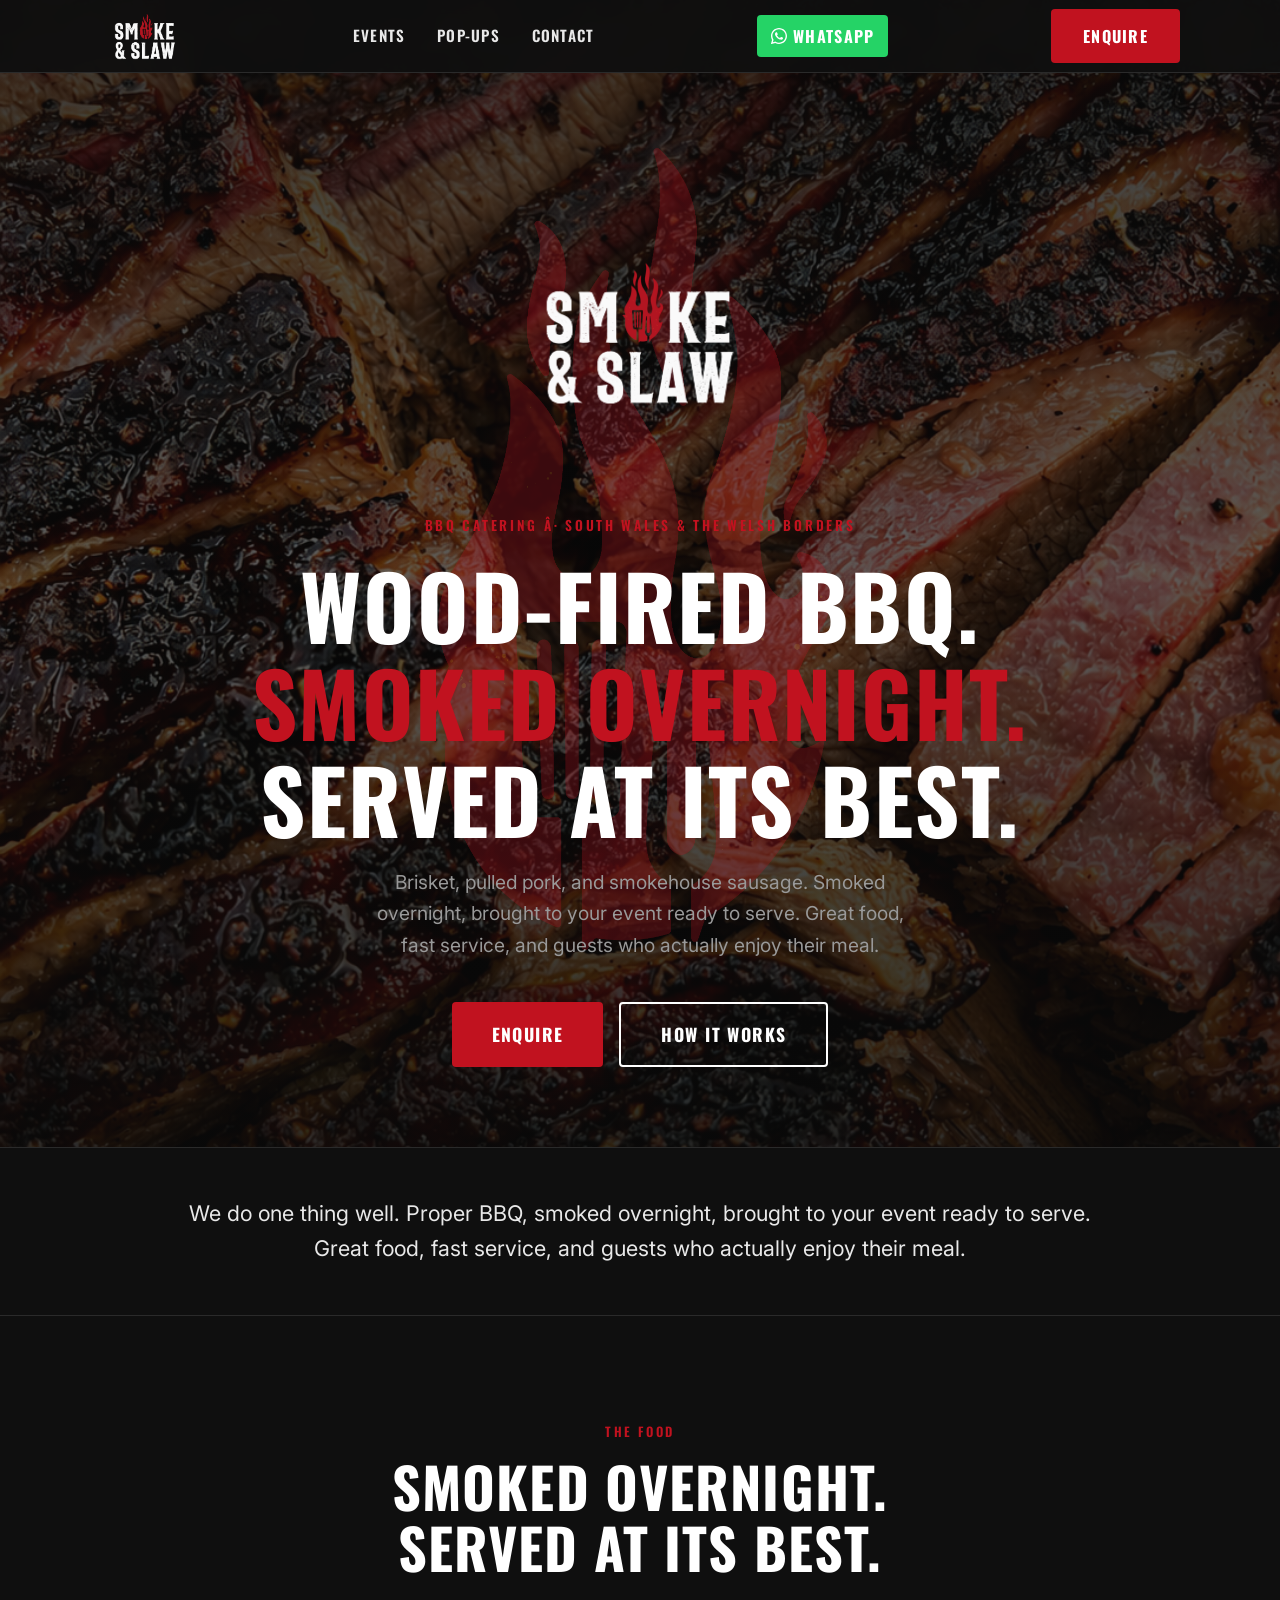
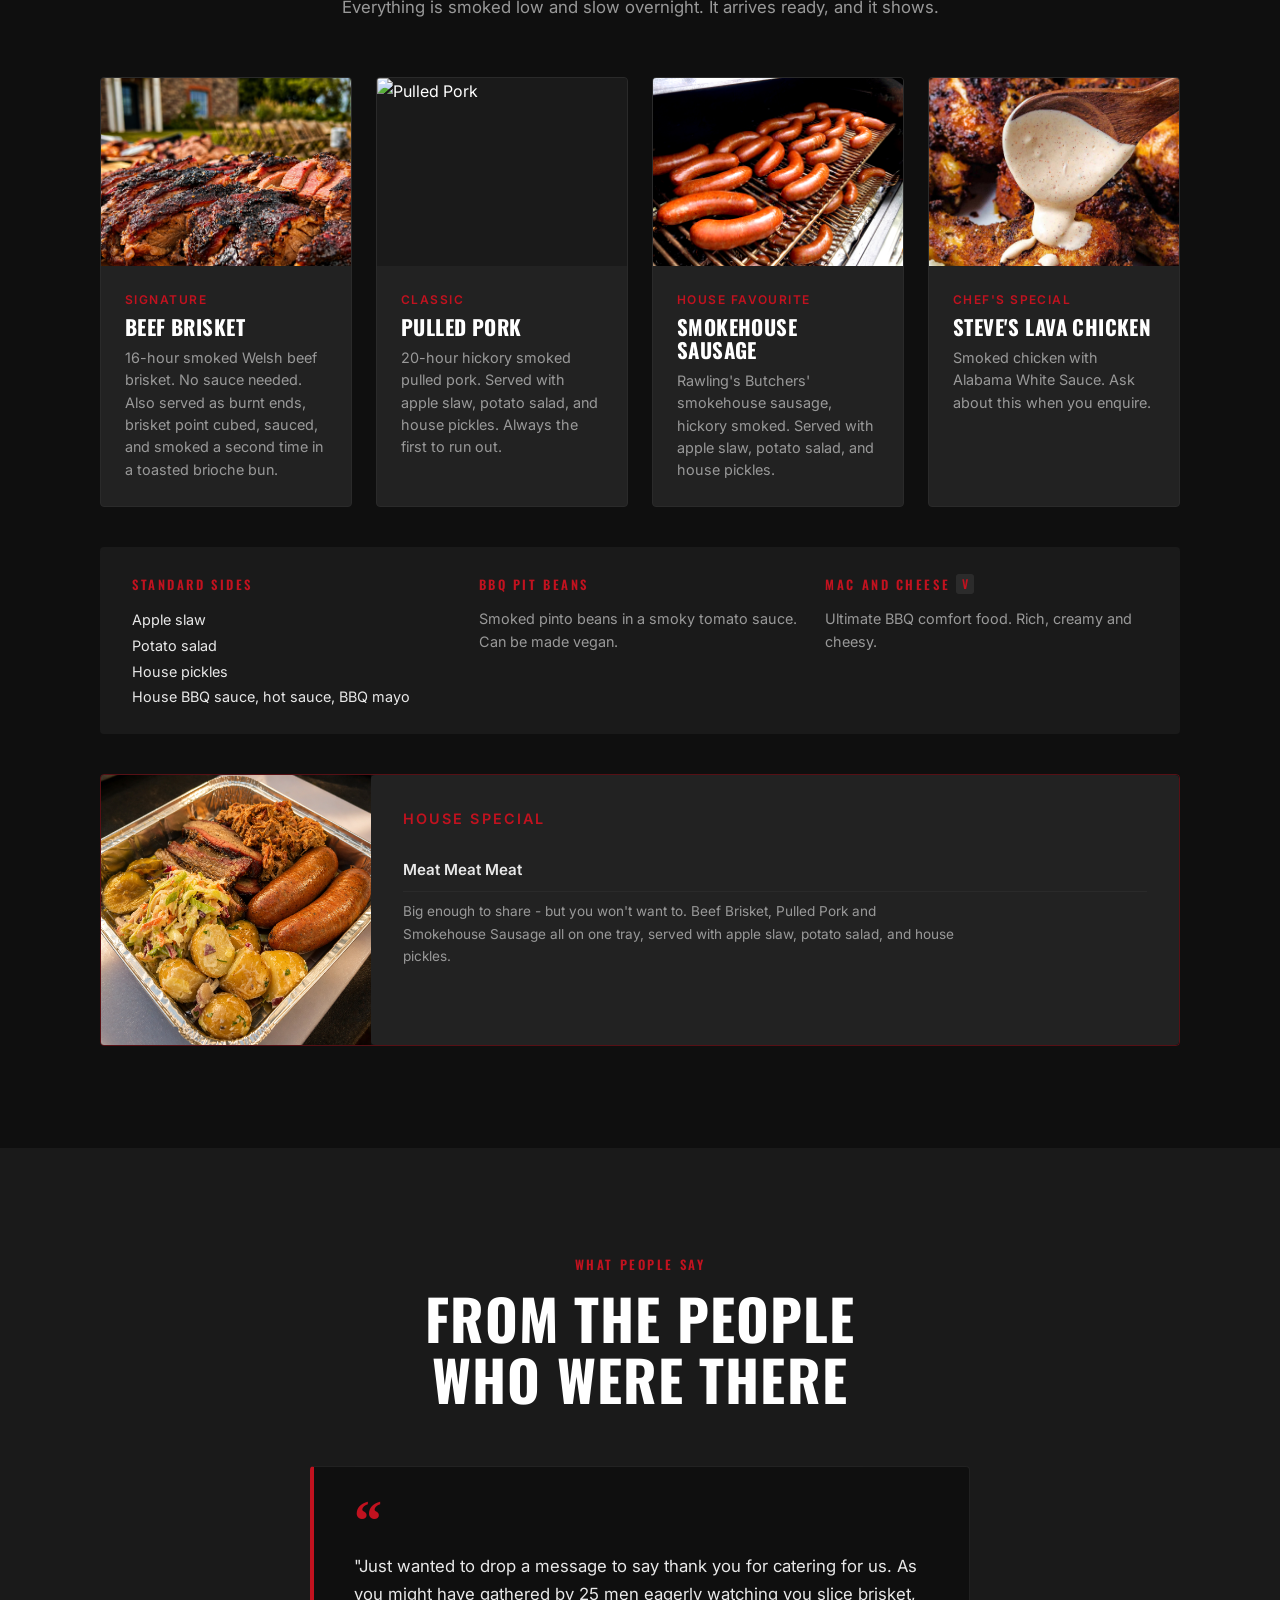
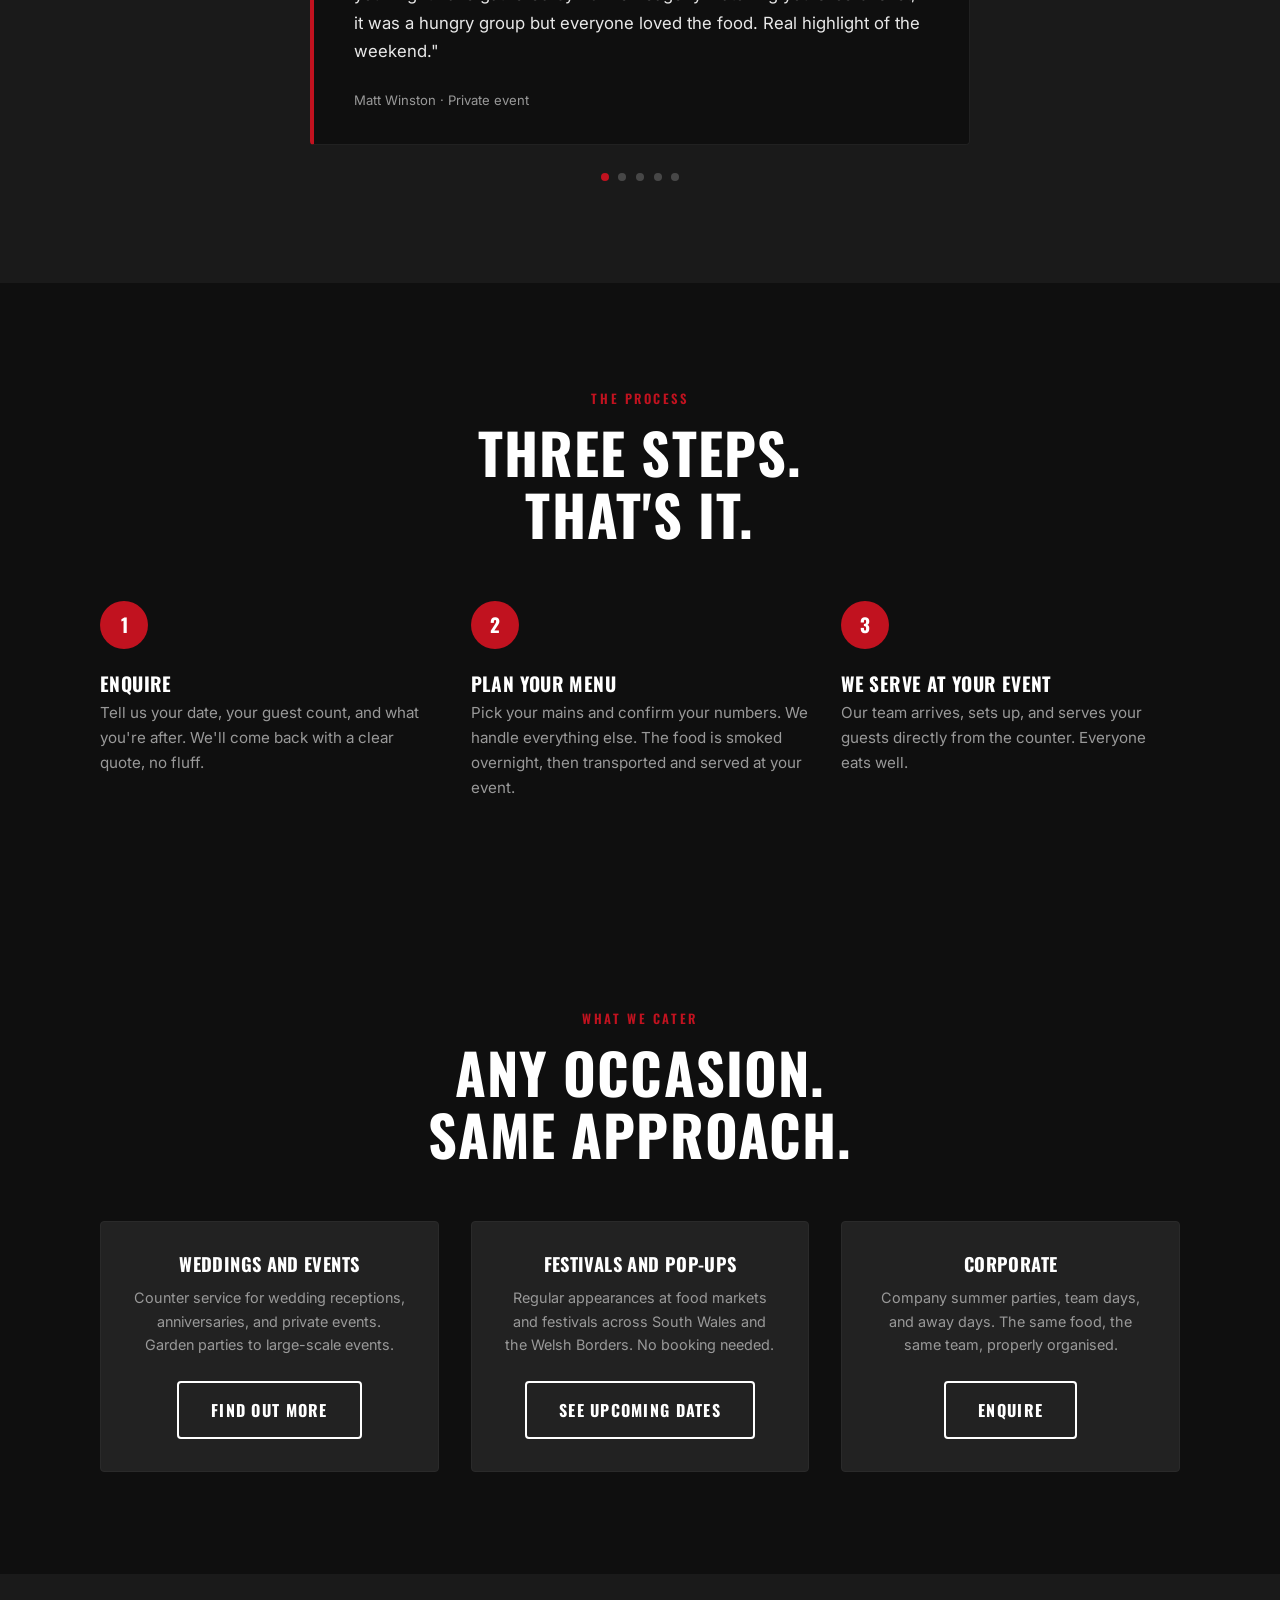
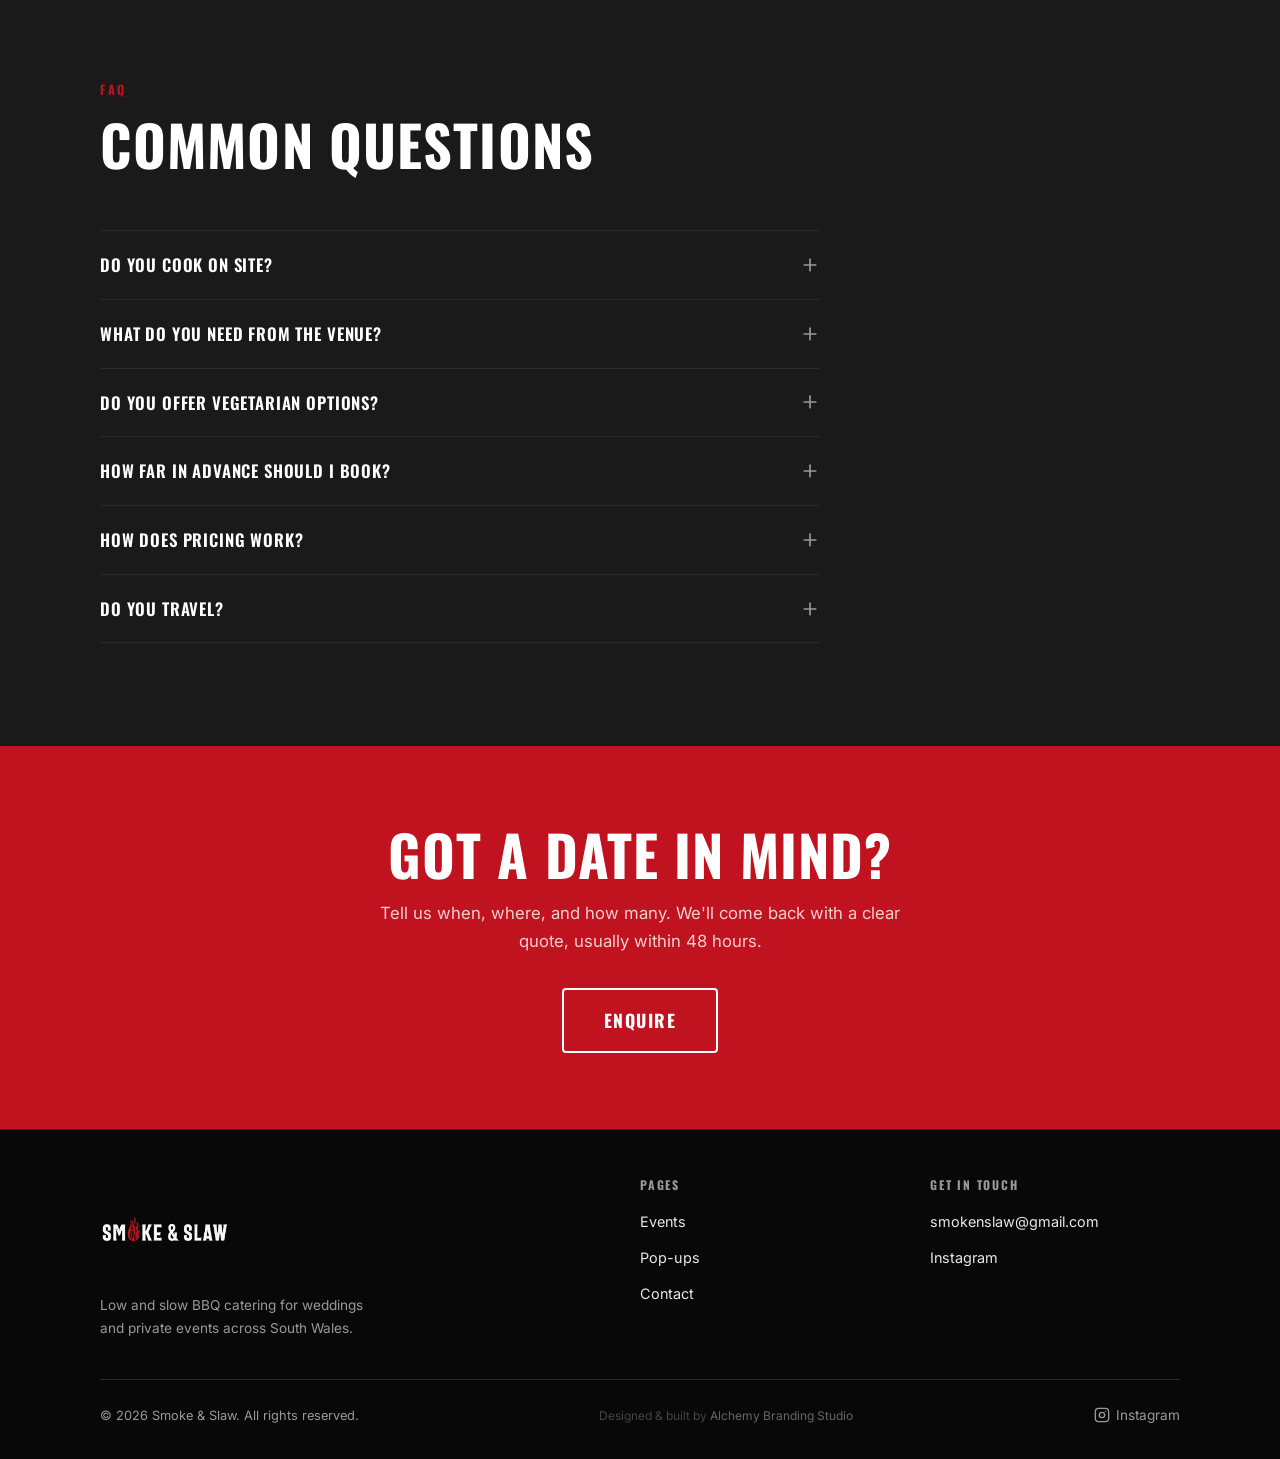
==== index.html @ 5e672b5a "SEO optimisation — OG tags, schema, sitemap, robots - Open Graph + Twitter Card tags on all 6 pages " ====
﻿<!DOCTYPE html>
<html lang="en">
<head>
  <meta charset="UTF-8" />
  <meta name="viewport" content="width=device-width, initial-scale=1.0" />
  <title>Smoke & Slaw - BBQ Catering for Weddings & Events</title>
  <meta name="description" content="Low and slow BBQ catering for weddings and private events across South Wales. Brisket, pulled pork, sausage. No fuss, proper food." />
  <link rel="icon" type="image/png" href="assets/logo-primary.png" />
  <link rel="preconnect" href="https://fonts.googleapis.com" />
  <link rel="preconnect" href="https://fonts.gstatic.com" crossorigin />
  <link href="https://fonts.googleapis.com/css2?family=Oswald:wght@600;700&family=Inter:wght@400;500;600&display=swap" rel="stylesheet" />
  <link rel="stylesheet" href="css/styles.css" />
  <link rel="canonical" href="https://smokeandslaw.co.uk/" />
  <meta property="og:type" content="website" />
  <meta property="og:site_name" content="Smoke &amp; Slaw" />
  <meta property="og:url" content="https://smokeandslaw.co.uk/" />
  <meta property="og:title" content="Smoke &amp; Slaw — BBQ Catering for Weddings &amp; Events in South Wales" />
  <meta property="og:description" content="Low and slow BBQ catering for weddings and private events across South Wales. Brisket, pulled pork, sausage. No fuss, proper food." />
  <meta property="og:image" content="https://smokeandslaw.co.uk/assets/Beef_Brisket_table.png" />
  <meta name="twitter:card" content="summary_large_image" />
  <meta name="twitter:title" content="Smoke &amp; Slaw — BBQ Catering for Weddings &amp; Events in South Wales" />
  <meta name="twitter:description" content="Low and slow BBQ catering for weddings and private events across South Wales. Brisket, pulled pork, sausage. No fuss, proper food." />
  <meta name="twitter:image" content="https://smokeandslaw.co.uk/assets/Beef_Brisket_table.png" />
  <script type="application/ld+json">
  {
    "@context": "https://schema.org",
    "@type": ["LocalBusiness", "FoodEstablishment"],
    "name": "Smoke & Slaw",
    "description": "Low and slow BBQ catering for weddings and private events across South Wales. Brisket, pulled pork, smokehouse sausage.",
    "url": "https://smokeandslaw.co.uk",
    "telephone": "+447825082994",
    "email": "smokenslaw@gmail.com",
    "servesCuisine": "BBQ",
    "priceRange": "££",
    "areaServed": "South Wales and the Welsh Borders",
    "sameAs": ["https://instagram.com/smoke_n_slaw"],
    "hasMap": "https://smokeandslaw.co.uk"
  }
  </script>
  <script type="application/ld+json">
  {
    "@context": "https://schema.org",
    "@type": "FAQPage",
    "mainEntity": [
      {
        "@type": "Question",
        "name": "Do you cook on site?",
        "acceptedAnswer": {
          "@type": "Answer",
          "text": "No. Everything is smoked overnight and brought ready to serve. The only thing we do on site is toast the buns."
        }
      },
      {
        "@type": "Question",
        "name": "What do you need from the venue?",
        "acceptedAnswer": {
          "@type": "Answer",
          "text": "Space inside or outside, plus access to electricity. We bring our own gazebo."
        }
      },
      {
        "@type": "Question",
        "name": "Do you offer vegetarian options?",
        "acceptedAnswer": {
          "@type": "Answer",
          "text": "Yes. Mac and cheese is available as a vegetarian option. For vegans, the BBQ pit beans and vegetable jambalaya are both vegan. The full sides menu, including apple slaw, potato salad, and house pickles, is also vegetarian-friendly. Flag numbers when you enquire and we'll make sure everyone is looked after."
        }
      },
      {
        "@type": "Question",
        "name": "How far in advance should I book?",
        "acceptedAnswer": {
          "@type": "Answer",
          "text": "For parties, 4 to 8 weeks ahead where possible. For weddings, at least 3 to 6 months, particularly for summer weekends."
        }
      },
      {
        "@type": "Question",
        "name": "How does pricing work?",
        "acceptedAnswer": {
          "@type": "Answer",
          "text": "Pricing is based on guest numbers and menu. You get a quick, clear quote after your enquiry. No hidden costs."
        }
      },
      {
        "@type": "Question",
        "name": "Do you travel?",
        "acceptedAnswer": {
          "@type": "Answer",
          "text": "Yes, within roughly an hour's drive of Abergavenny."
        }
      }
    ]
  }
  </script>
</head>
<body>

  <!-- HEADER -->
  <header class="site-header">
    <div class="container">
      <div class="header-inner">
        <a href="index.html" class="header-logo" aria-label="Smoke & Slaw home">
          <img src="assets/logo-primary.png" alt="Smoke & Slaw" />
        </a>

        <nav class="nav-links" aria-label="Main navigation">
          <a href="events.html">Events</a>
          <a href="popups.html">Pop-ups</a>
          <a href="contact.html">Contact</a>
        </nav>

        <a href="https://wa.me/447825082994" target="_blank" rel="noopener" class="btn nav-whatsapp" aria-label="WhatsApp us" style="display:flex;align-items:center;gap:0.4rem;padding:0.5rem 0.85rem;background:#25D366;color:#fff;border:none;"><svg width="16" height="16" viewBox="0 0 24 24" fill="currentColor" xmlns="http://www.w3.org/2000/svg"><path d="M17.472 14.382c-.297-.149-1.758-.867-2.03-.967-.273-.099-.471-.148-.67.15-.197.297-.767.966-.94 1.164-.173.199-.347.223-.644.075-.297-.15-1.255-.463-2.39-1.475-.883-.788-1.48-1.761-1.653-2.059-.173-.297-.018-.458.13-.606.134-.133.298-.347.446-.52.149-.174.198-.298.298-.497.099-.198.05-.371-.025-.52-.075-.149-.669-1.612-.916-2.207-.242-.579-.487-.5-.669-.51-.173-.008-.371-.01-.57-.01-.198 0-.52.074-.792.372-.272.297-1.04 1.016-1.04 2.479 0 1.462 1.065 2.875 1.213 3.074.149.198 2.096 3.2 5.077 4.487.709.306 1.262.489 1.694.625.712.227 1.36.195 1.871.118.571-.085 1.758-.719 2.006-1.413.248-.694.248-1.289.173-1.413-.074-.124-.272-.198-.57-.347z"/><path d="M12 0C5.373 0 0 5.373 0 12c0 2.127.558 4.126 1.532 5.862L.057 23.428a.5.5 0 00.609.61l5.703-1.49A11.943 11.943 0 0012 24c6.627 0 12-5.373 12-12S18.627 0 12 0zm0 21.938a9.928 9.928 0 01-5.036-1.368l-.361-.214-3.737.977.999-3.645-.235-.374A9.938 9.938 0 012.062 12C2.062 6.509 6.509 2.062 12 2.062S21.938 6.509 21.938 12 17.491 21.938 12 21.938z"/></svg>WhatsApp</a>
        <a href="contact.html" class="btn btn--primary nav-cta">Enquire</a>

        <button class="nav-toggle" aria-label="Open menu" aria-expanded="false">
          <span></span>
          <span></span>
          <span></span>
        </button>
      </div>
    </div>
  </header>

  <!-- MOBILE MENU -->
  <nav class="mobile-menu" aria-label="Mobile navigation">
    <a href="events.html">Events</a>
    <a href="popups.html">Pop-ups</a>
    <a href="contact.html">Contact</a>
    <a href="contact.html" class="btn btn--primary btn--lg">Enquire</a>
  </nav>

  <main>

    <!-- HERO -->
    <section class="hero">
      <img src="assets/icon.png" alt="" class="hero-icon-overlay" aria-hidden="true" />
      <div class="container">
        <div class="hero-content">
          <div class="hero-logo">
            <img src="assets/logo-primary.png" alt="Smoke & Slaw" />
          </div>
          <span class="hero-eyebrow">BBQ Catering Â· South Wales &amp; the Welsh Borders</span>
          <h1>Wood-fired BBQ.<br><em>Smoked overnight.</em><br>Served at its best.</h1>
          <p class="hero-sub">Brisket, pulled pork, and smokehouse sausage. Smoked overnight, brought to your event ready to serve. Great food, fast service, and guests who actually enjoy their meal.</p>
          <div class="hero-actions">
            <a href="contact.html" class="btn btn--primary btn--lg">Enquire</a>
            <a href="events.html" class="btn btn--outline btn--lg">How it works</a>
          </div>
        </div>
      </div>
    </section>

    <!-- INTRO STRIP -->
    <div class="intro-strip">
      <div class="container">
        <p>We do one thing well. Proper BBQ, smoked overnight, brought to your event ready to serve. Great food, fast service, and guests who actually enjoy their meal.</p>
      </div>
    </div>

    <!-- FOOD SECTION -->
    <section class="section">
      <div class="container">
        <div class="section-header section-header--center">
          <span class="section-label">The food</span>
          <h2>Smoked overnight.<br>Served at its best.</h2>
          <p>Everything is smoked low and slow overnight. It arrives ready, and it shows.</p>
        </div>

        <div class="food-grid" style="grid-template-columns: repeat(auto-fit, minmax(220px, 1fr));">

          <article class="food-card">
            <img class="food-card__img" src="assets/Beef_Brisket_table.png" alt="Beef Brisket" />
            <div class="food-card__body">
              <p class="food-card__tag">Signature</p>
              <h3 class="food-card__title">Beef Brisket</h3>
              <p class="food-card__desc">16-hour smoked Welsh beef brisket. No sauce needed. Also served as burnt ends, brisket point cubed, sauced, and smoked a second time in a toasted brioche bun.</p>
            </div>
          </article>

          <article class="food-card">
            <img class="food-card__img" src="images/traditional-barbecue-pulled-pork-slow-cooked-pulled-pork-shoulder-juicy-pork-meat-cooked-smoker.jpg" alt="Pulled Pork" />
            <div class="food-card__body">
              <p class="food-card__tag">Classic</p>
              <h3 class="food-card__title">Pulled Pork</h3>
              <p class="food-card__desc">20-hour hickory smoked pulled pork. Served with apple slaw, potato salad, and house pickles. Always the first to run out.</p>
            </div>
          </article>

          <article class="food-card">
            <img class="food-card__img" src="assets/Sausages.JPG" alt="Smokehouse Sausage" />
            <div class="food-card__body">
              <p class="food-card__tag">House favourite</p>
              <h3 class="food-card__title">Smokehouse Sausage</h3>
              <p class="food-card__desc">Rawling's Butchers' smokehouse sausage, hickory smoked. Served with apple slaw, potato salad, and house pickles.</p>
            </div>
          </article>

          <article class="food-card">
            <img class="food-card__img" src="images/lava-chicken.jpeg" alt="Steve's Lava Chicken" style="object-position:center 70%;" />
            <div class="food-card__body">
              <p class="food-card__tag">Chef's special</p>
              <h3 class="food-card__title">Steve's Lava Chicken</h3>
              <p class="food-card__desc">Smoked chicken with Alabama White Sauce. Ask about this when you enquire.</p>
            </div>
          </article>

        </div>

        <!-- SIDES -->
        <div style="margin-top:2.5rem; padding:1.5rem 2rem; background:var(--bg-alt); border-radius:4px; display:grid; grid-template-columns:repeat(auto-fit, minmax(200px, 1fr)); gap:1.5rem;">
          <div>
            <p class="section-label" style="margin-bottom:0.75rem;">Standard sides</p>
            <p style="font-size:0.9rem; color:var(--off-white); line-height:1.8;">Apple slaw<br>Potato salad<br>House pickles<br>House BBQ sauce, hot sauce, BBQ mayo</p>
          </div>
          <div>
            <p class="section-label" style="margin-bottom:0.75rem;">BBQ pit beans</p>
            <p style="font-size:0.9rem; color:var(--muted);">Smoked pinto beans in a smoky tomato sauce. Can be made vegan.</p>
          </div>
          <div>
            <p class="section-label" style="margin-bottom:0.75rem;">Mac and cheese <span style="font-size:0.75rem; background:rgba(255,255,255,0.08); padding:0.1em 0.5em; border-radius:3px; letter-spacing:0;">V</span></p>
            <p style="font-size:0.9rem; color:var(--muted);">Ultimate BBQ comfort food. Rich, creamy and cheesy.</p>
          </div>
        </div>

        <!-- HOUSE SPECIAL -->
        <div class="house-special">
          <img src="images/Meat_Meat_Meat.png" alt="Meat Meat Meat" />
          <div class="menu-section" style="border:none;">
            <p class="menu-section__label" style="color:var(--red);">House special</p>
            <div class="menu-item">
              <span class="menu-item__name" style="font-weight:600;">Meat Meat Meat</span>
            </div>
            <p style="margin-top:0.5rem; font-size:0.85rem; color:var(--muted);">Big enough to share - but you won't want to. Beef Brisket, Pulled Pork and Smokehouse Sausage all on one tray, served with apple slaw, potato salad, and house pickles.</p>
          </div>
        </div>

      </div>
    </section>

    <!-- TESTIMONIALS -->
    <section class="section section--alt">
      <div class="container">
        <div class="section-header section-header--center">
          <span class="section-label">What people say</span>
          <h2>From the people<br>who were there</h2>
        </div>

        <div class="testimonial-carousel" style="overflow:hidden; position:relative;">
          <div class="testimonial-track" style="display:flex; transition:transform 0.6s ease; will-change:transform;">

            <div style="min-width:100%; box-sizing:border-box;">
              <div style="max-width:660px; margin:0 auto; background:var(--bg); border:1px solid rgba(255,255,255,0.08); border-left:4px solid var(--red); border-radius:4px; padding:2rem 2.5rem;">
                <p style="font-size:1.05rem; color:var(--off-white); line-height:1.7; margin-bottom:1.5rem;">"Just wanted to drop a message to say thank you for catering for us. As you might have gathered by 25 men eagerly watching you slice brisket, it was a hungry group but everyone loved the food. Real highlight of the weekend."</p>
                <p style="font-size:0.82rem; color:var(--muted);">Matt Winston &middot; Private event</p>
              </div>
            </div>

            <div style="min-width:100%; box-sizing:border-box;">
              <div style="max-width:660px; margin:0 auto; background:var(--bg); border:1px solid rgba(255,255,255,0.08); border-left:4px solid var(--red); border-radius:4px; padding:2rem 2.5rem;">
                <p style="font-size:1.05rem; color:var(--off-white); line-height:1.7; margin-bottom:1.5rem;">"I drove from Cardiff to try this place out. It's honestly one of the best BBQs I've ever had and you can really tell a lot of work and passion has gone into making the food really special. Steve and Emma were also really nice and accommodating. I'll definitely be back."</p>
                <p style="font-size:0.82rem; color:var(--muted);">Steffan Cusano &middot; Pop-up customer</p>
              </div>
            </div>

            <div style="min-width:100%; box-sizing:border-box;">
              <div style="max-width:660px; margin:0 auto; background:var(--bg); border:1px solid rgba(255,255,255,0.08); border-left:4px solid var(--red); border-radius:4px; padding:2rem 2.5rem;">
                <p style="font-size:1.05rem; color:var(--off-white); line-height:1.7; margin-bottom:1.5rem;">"The best BBQ meat I've ever had. So tender and tasty, topped with perfect sides. We couldn't get enough. We'll be back, that's for sure."</p>
                <p style="font-size:0.82rem; color:var(--muted);">Astrid Roussel &middot; Pop-up customer</p>
              </div>
            </div>

            <div style="min-width:100%; box-sizing:border-box;">
              <div style="max-width:660px; margin:0 auto; background:var(--bg); border:1px solid rgba(255,255,255,0.08); border-left:4px solid var(--red); border-radius:4px; padding:2rem 2.5rem;">
                <p style="font-size:1.05rem; color:var(--off-white); line-height:1.7; margin-bottom:1.5rem;">"A really old school, homely family BBQ feel. The meat is tender, smoky, and juicy. The homemade BBQ sauce is to die for. Everything about this is amazing."</p>
                <p style="font-size:0.82rem; color:var(--muted);">Daniel Wheeler &middot; Pop-up customer</p>
              </div>
            </div>

            <div style="min-width:100%; box-sizing:border-box;">
              <div style="max-width:660px; margin:0 auto; background:var(--bg); border:1px solid rgba(255,255,255,0.08); border-left:4px solid var(--red); border-radius:4px; padding:2rem 2.5rem;">
                <p style="font-size:1.05rem; color:var(--off-white); line-height:1.7; margin-bottom:1.5rem;">"I've had two guests tell me they are still dreaming about the pork belly bites and I can't stop eating the leftover brisket. Best thing I have ever tasted."</p>
                <p style="font-size:0.82rem; color:var(--muted);">Alex &middot; Wedding</p>
              </div>
            </div>

          </div>

          <div class="testimonial-dots" style="display:flex; justify-content:center; gap:0.6rem; margin-top:1.75rem;">
            <button class="t-dot" aria-label="Testimonial 1"></button>
            <button class="t-dot" aria-label="Testimonial 2"></button>
            <button class="t-dot" aria-label="Testimonial 3"></button>
            <button class="t-dot" aria-label="Testimonial 4"></button>
            <button class="t-dot" aria-label="Testimonial 5"></button>
          </div>
        </div>

      </div>
    </section>

    <!-- HOW IT WORKS -->
    <section class="section">
      <div class="container">
        <div class="section-header section-header--center">
          <span class="section-label">The process</span>
          <h2>Three steps.<br>That's it.</h2>
        </div>

        <div class="steps">
          <div class="step">
            <div class="step__number">1</div>
            <div class="step__body">
              <h3>Enquire</h3>
              <p>Tell us your date, your guest count, and what you're after. We'll come back with a clear quote, no fluff.</p>
            </div>
          </div>

          <div class="step">
            <div class="step__number">2</div>
            <div class="step__body">
              <h3>Plan your menu</h3>
              <p>Pick your mains and confirm your numbers. We handle everything else. The food is smoked overnight, then transported and served at your event.</p>
            </div>
          </div>

          <div class="step">
            <div class="step__number">3</div>
            <div class="step__body">
              <h3>We serve at your event</h3>
              <p>Our team arrives, sets up, and serves your guests directly from the counter. Everyone eats well.</p>
            </div>
          </div>
        </div>
      </div>
    </section>

    <!-- PHOTO GRID â€” hidden until Instagram account is set up -->
    <section class="section section--alt" hidden>
      <div class="container">
        <div class="section-header section-header--center">
          <span class="section-label">See it in action</span>
          <h2>Real food.<br>Real events.</h2>
          <p>From weddings to street food markets across South Wales and the Welsh Borders.</p>
        </div>

        <div class="social-grid" style="margin-bottom: 2rem;">
          <div class="social-grid__item"><img src="images/IMG_0018.png" alt="Smoke & Slaw at an event" /></div>
          <div class="social-grid__item"><img src="images/IMG_0019.jpg" alt="Smoke & Slaw food" /></div>
          <div class="social-grid__item"><img src="images/IMG_0056.jpg" alt="Smoke & Slaw service" /></div>
          <div class="social-grid__item"><img src="images/IMG_0057.jpg" alt="Smoke & Slaw event" /></div>
          <div class="social-grid__item"><img src="images/IMG_9043.jpg" alt="Smoke & Slaw BBQ" /></div>
          <div class="social-grid__item"><img src="images/IMG_9108.jpg" alt="Smoke & Slaw food" /></div>
        </div>

        <div class="flex-center">
          <a href="https://instagram.com/smoke_n_slaw" target="_blank" rel="noopener" class="btn btn--outline">
            <svg width="16" height="16" viewBox="0 0 24 24" fill="none" stroke="currentColor" stroke-width="2" stroke-linecap="round" stroke-linejoin="round"><rect x="2" y="2" width="20" height="20" rx="5"/><circle cx="12" cy="12" r="4"/><circle cx="17.5" cy="6.5" r="1" fill="currentColor" stroke="none"/></svg>
            @smoke_n_slaw
          </a>
        </div>
      </div>
    </section>

    <!-- WHAT WE CATER -->
    <section class="section">
      <div class="container">
        <div class="section-header section-header--center">
          <span class="section-label">What we cater</span>
          <h2>Any occasion.<br>Same approach.</h2>
        </div>

        <div class="grid-3">
          <div class="menu-section" style="padding:2rem; text-align:center;">
            <h3 style="font-size:1.15rem; margin-bottom:0.75rem;">Weddings and events</h3>
            <p style="font-size:0.9rem; color:var(--muted); margin-bottom:1.5rem;">Counter service for wedding receptions, anniversaries, and private events. Garden parties to large-scale events.</p>
            <a href="events.html" class="btn btn--outline">Find out more</a>
          </div>
          <div class="menu-section" style="padding:2rem; text-align:center;">
            <h3 style="font-size:1.15rem; margin-bottom:0.75rem;">Festivals and pop-ups</h3>
            <p style="font-size:0.9rem; color:var(--muted); margin-bottom:1.5rem;">Regular appearances at food markets and festivals across South Wales and the Welsh Borders. No booking needed.</p>
            <a href="popups.html" class="btn btn--outline">See upcoming dates</a>
          </div>
          <div class="menu-section" style="padding:2rem; text-align:center;">
            <h3 style="font-size:1.15rem; margin-bottom:0.75rem;">Corporate</h3>
            <p style="font-size:0.9rem; color:var(--muted); margin-bottom:1.5rem;">Company summer parties, team days, and away days. The same food, the same team, properly organised.</p>
            <a href="contact.html" class="btn btn--outline">Enquire</a>
          </div>
        </div>
      </div>
    </section>

    <!-- FAQ -->
    <section class="section section--alt">
      <div class="container">
        <div class="section-header">
          <span class="section-label">FAQ</span>
          <h2>Common questions</h2>
        </div>

        <div class="faq-list" style="max-width:720px;">

          <div class="faq-item">
            <button class="faq-question">
              Do you cook on site?
              <svg viewBox="0 0 24 24" fill="none" stroke-width="2" stroke-linecap="round" stroke-linejoin="round"><line x1="12" y1="5" x2="12" y2="19"/><line x1="5" y1="12" x2="19" y2="12"/></svg>
            </button>
            <div class="faq-answer">
              <p>No. Everything is smoked overnight and brought ready to serve. The only thing we do on site is toast the buns.</p>
            </div>
          </div>

          <div class="faq-item">
            <button class="faq-question">
              What do you need from the venue?
              <svg viewBox="0 0 24 24" fill="none" stroke-width="2" stroke-linecap="round" stroke-linejoin="round"><line x1="12" y1="5" x2="12" y2="19"/><line x1="5" y1="12" x2="19" y2="12"/></svg>
            </button>
            <div class="faq-answer">
              <p>Space inside or outside, plus access to electricity. We bring our own gazebo.</p>
            </div>
          </div>

          <div class="faq-item">
            <button class="faq-question">
              Do you offer vegetarian options?
              <svg viewBox="0 0 24 24" fill="none" stroke-width="2" stroke-linecap="round" stroke-linejoin="round"><line x1="12" y1="5" x2="12" y2="19"/><line x1="5" y1="12" x2="19" y2="12"/></svg>
            </button>
            <div class="faq-answer">
              <p>Yes. Mac and cheese is available as a vegetarian option. For vegans, the BBQ pit beans and vegetable jambalaya are both vegan. The full sides menu, including apple slaw, potato salad, and house pickles, is also vegetarian-friendly. Flag numbers when you enquire and we'll make sure everyone is looked after.</p>
            </div>
          </div>

          <div class="faq-item">
            <button class="faq-question">
              How far in advance should I book?
              <svg viewBox="0 0 24 24" fill="none" stroke-width="2" stroke-linecap="round" stroke-linejoin="round"><line x1="12" y1="5" x2="12" y2="19"/><line x1="5" y1="12" x2="19" y2="12"/></svg>
            </button>
            <div class="faq-answer">
              <p>For parties, 4 to 8 weeks ahead where possible. For weddings, at least 3 to 6 months, particularly for summer weekends.</p>
            </div>
          </div>

          <div class="faq-item">
            <button class="faq-question">
              How does pricing work?
              <svg viewBox="0 0 24 24" fill="none" stroke-width="2" stroke-linecap="round" stroke-linejoin="round"><line x1="12" y1="5" x2="12" y2="19"/><line x1="5" y1="12" x2="19" y2="12"/></svg>
            </button>
            <div class="faq-answer">
              <p>Pricing is based on guest numbers and menu. You get a quick, clear quote after your enquiry. No hidden costs.</p>
            </div>
          </div>

          <div class="faq-item">
            <button class="faq-question">
              Do you travel?
              <svg viewBox="0 0 24 24" fill="none" stroke-width="2" stroke-linecap="round" stroke-linejoin="round"><line x1="12" y1="5" x2="12" y2="19"/><line x1="5" y1="12" x2="19" y2="12"/></svg>
            </button>
            <div class="faq-answer">
              <p>Yes, within roughly an hour's drive of Abergavenny.</p>
            </div>
          </div>

        </div>
      </div>
    </section>

    <!-- CTA BAND -->
    <section class="cta-band">
      <div class="container">
        <h2>Got a date in mind?</h2>
        <p>Tell us when, where, and how many. We'll come back with a clear quote, usually within 48 hours.</p>
        <a href="contact.html" class="btn btn--outline btn--lg">Enquire</a>
      </div>
    </section>

  </main>

  <!-- FOOTER -->
  <footer class="site-footer">
    <div class="container">
      <div class="footer-inner">
        <div class="footer-brand">
          <img src="assets/logo-secondary.png" alt="Smoke & Slaw" />
          <p>Low and slow BBQ catering for weddings and private events across South Wales.</p>
        </div>

        <nav class="footer-nav" aria-label="Footer navigation">
          <h4>Pages</h4>
          <ul>
            <li><a href="events.html">Events</a></li>
            <li><a href="popups.html">Pop-ups</a></li>
            <li><a href="contact.html">Contact</a></li>
          </ul>
        </nav>

        <div class="footer-nav">
          <h4>Get in touch</h4>
          <ul>
            <li><a href="mailto:smokenslaw@gmail.com">smokenslaw@gmail.com</a></li>
            <li>
              <a href="https://instagram.com/smoke_n_slaw" target="_blank" rel="noopener">Instagram</a>
            </li>
          </ul>
        </div>
      </div>

      <div class="footer-bottom">
        <p>&copy; 2026 Smoke &amp; Slaw. All rights reserved.</p>
        <p style="font-size:0.75rem; color:#444;">Designed &amp; built by <a href="https://alchemybranding.studio" target="_blank" rel="noopener" style="color:#666; text-decoration:none; transition:color 0.2s;" onmouseover="this.style.color='#C1121F'" onmouseout="this.style.color='#666'">Alchemy Branding Studio</a></p>
        <div class="social-links">
          <a href="https://instagram.com/smoke_n_slaw" target="_blank" rel="noopener" class="social-link">
            <svg width="16" height="16" viewBox="0 0 24 24" fill="none" stroke="currentColor" stroke-width="2" stroke-linecap="round" stroke-linejoin="round"><rect x="2" y="2" width="20" height="20" rx="5"/><circle cx="12" cy="12" r="4"/><circle cx="17.5" cy="6.5" r="1" fill="currentColor" stroke="none"/></svg>
            Instagram
          </a>
        </div>
      </div>
    </div>
  </footer>

  <script src="js/main.js"></script>
</body>
</html>
---- css/styles.css ----
/* ============================================================
   SMOKE & SLAW — Main Stylesheet
   Mobile-first, modular, semantic
   ============================================================ */

/* ------------------------------------------------------------
   1. CUSTOM PROPERTIES
   ------------------------------------------------------------ */
:root {
  --bg:         #0F0F0F;
  --bg-alt:     #1A1A1A;
  --bg-card:    #222222;
  --white:      #FFFFFF;
  --off-white:  #E8E8E8;
  --muted:      #999999;
  --red:        #C1121F;
  --red-dark:   #9A0E18;
  --red-light:  #E01428;
  --border:     #2A2A2A;

  --font-head:  'Oswald', 'Arial Narrow', Arial, sans-serif;
  --font-body:  'Inter', system-ui, -apple-system, sans-serif;

  --max-w:      1160px;
  --section-py: clamp(4rem, 8vw, 7rem);
  --radius:     4px;

  --trans: 0.2s ease;
}

/* ------------------------------------------------------------
   2. RESET & BASE
   ------------------------------------------------------------ */
*, *::before, *::after {
  box-sizing: border-box;
  margin: 0;
  padding: 0;
}

[hidden] { display: none !important; }

html {
  scroll-behavior: smooth;
  font-size: 16px;
}

body {
  background-color: var(--bg);
  color: var(--white);
  font-family: var(--font-body);
  line-height: 1.65;
  -webkit-font-smoothing: antialiased;
}

img {
  display: block;
  max-width: 100%;
  height: auto;
}

a {
  color: inherit;
  text-decoration: none;
}

ul, ol {
  list-style: none;
}

button {
  cursor: pointer;
  border: none;
  background: none;
  font: inherit;
}

input, textarea, select {
  font: inherit;
}

/* ------------------------------------------------------------
   3. TYPOGRAPHY
   ------------------------------------------------------------ */
h1, h2, h3, h4 {
  font-family: var(--font-head);
  font-weight: 700;
  text-transform: uppercase;
  letter-spacing: 0.02em;
  line-height: 1.1;
}

h1 { font-size: clamp(2.8rem, 7vw, 5.5rem); }
h2 { font-size: clamp(2rem, 5vw, 3.5rem); }
h3 { font-size: clamp(1.4rem, 3vw, 2rem); }
h4 { font-size: 1.1rem; letter-spacing: 0.08em; }

p {
  font-size: clamp(0.95rem, 2vw, 1.05rem);
  color: var(--off-white);
  max-width: 62ch;
}

.text-muted {
  color: var(--muted);
  font-size: 0.875rem;
}

.text-red    { color: var(--red); }
.text-center { text-align: center; }
.text-upper  { text-transform: uppercase; letter-spacing: 0.1em; font-size: 0.8rem; font-weight: 600; }

/* ------------------------------------------------------------
   4. LAYOUT UTILITIES
   ------------------------------------------------------------ */
.container {
  width: 100%;
  max-width: var(--max-w);
  margin-inline: auto;
  padding-inline: clamp(1rem, 5vw, 2.5rem);
}

.section {
  padding-block: var(--section-py);
}

.section--alt {
  background-color: var(--bg-alt);
}

.section--dark {
  background-color: #0A0A0A;
}

.grid-2 {
  display: grid;
  grid-template-columns: 1fr;
  gap: 2.5rem;
}

.grid-3 {
  display: grid;
  grid-template-columns: 1fr;
  gap: 2rem;
}

.grid-4 {
  display: grid;
  grid-template-columns: repeat(2, 1fr);
  gap: 1.5rem;
}

.flex-center {
  display: flex;
  align-items: center;
  justify-content: center;
}

.flex-between {
  display: flex;
  align-items: center;
  justify-content: space-between;
}

.stack {
  display: flex;
  flex-direction: column;
  gap: 1rem;
}

.stack--sm { gap: 0.5rem; }
.stack--lg { gap: 2rem; }

/* ------------------------------------------------------------
   5. BUTTONS
   ------------------------------------------------------------ */
.btn {
  display: inline-flex;
  align-items: center;
  gap: 0.5rem;
  padding: 0.85rem 2rem;
  font-family: var(--font-head);
  font-size: 1rem;
  font-weight: 700;
  text-transform: uppercase;
  letter-spacing: 0.08em;
  border-radius: var(--radius);
  transition: background var(--trans), color var(--trans), transform var(--trans);
  white-space: nowrap;
}

.btn:hover {
  transform: translateY(-1px);
}

.nav-whatsapp {
  background: #25D366;
  color: #fff;
  border: none;
}
.nav-whatsapp:hover {
  background: #1ebe5d;
  color: #fff;
}

.btn--primary {
  background: var(--red);
  color: var(--white);
}

.btn--primary:hover {
  background: var(--red-light);
}

.btn--outline {
  background: transparent;
  color: var(--white);
  border: 2px solid var(--white);
}

.btn--outline:hover {
  background: var(--white);
  color: var(--bg);
}

.btn--outline-red {
  background: transparent;
  color: var(--red);
  border: 2px solid var(--red);
}

.btn--outline-red:hover {
  background: var(--red);
  color: var(--white);
}

.btn--lg {
  padding: 1rem 2.5rem;
  font-size: 1.1rem;
}

/* ------------------------------------------------------------
   6. HEADER & NAVIGATION
   ------------------------------------------------------------ */
.site-header {
  position: fixed;
  top: 0;
  left: 0;
  right: 0;
  z-index: 100;
  background: rgba(15, 15, 15, 0.95);
  backdrop-filter: blur(8px);
  border-bottom: 1px solid var(--border);
  transition: background var(--trans);
}

.header-inner {
  display: flex;
  align-items: center;
  justify-content: space-between;
  height: 72px;
}

.header-logo img {
  height: 90px;
  width: auto;
}

.nav-links {
  display: none;
  align-items: center;
  gap: 2rem;
}

.nav-links a {
  font-family: var(--font-head);
  font-size: 0.95rem;
  font-weight: 600;
  text-transform: uppercase;
  letter-spacing: 0.08em;
  color: var(--off-white);
  transition: color var(--trans);
}

.nav-links a:hover,
.nav-links a.active {
  color: var(--white);
}

.nav-cta {
  display: none;
}

.nav-toggle {
  display: flex;
  flex-direction: column;
  gap: 5px;
  padding: 4px;
  z-index: 110;
}

.nav-toggle span {
  display: block;
  width: 24px;
  height: 2px;
  background: var(--white);
  transition: transform var(--trans), opacity var(--trans);
}

.nav-toggle.open span:nth-child(1) { transform: translateY(7px) rotate(45deg); }
.nav-toggle.open span:nth-child(2) { opacity: 0; }
.nav-toggle.open span:nth-child(3) { transform: translateY(-7px) rotate(-45deg); }

/* Mobile menu */
.mobile-menu {
  display: none;
  position: fixed;
  inset: 0;
  background: var(--bg);
  z-index: 99;
  flex-direction: column;
  align-items: center;
  justify-content: center;
  gap: 2.5rem;
}

.mobile-menu.open {
  display: flex;
}

.mobile-menu a {
  font-family: var(--font-head);
  font-size: 2rem;
  font-weight: 700;
  text-transform: uppercase;
  letter-spacing: 0.05em;
  color: var(--off-white);
  transition: color var(--trans);
}

.mobile-menu a:hover {
  color: var(--red);
}

/* ------------------------------------------------------------
   7. HERO
   ------------------------------------------------------------ */
.hero {
  min-height: 100svh;
  display: grid;
  place-items: start center;
  padding-block: 12rem 5rem;
  position: relative;
  overflow: hidden;
  background-color: var(--bg);
  background-image: url('../assets/Beef_Brisket.png');
  background-size: cover;
  background-position: center;
  background-repeat: no-repeat;
}

.hero::before {
  content: '';
  position: absolute;
  inset: 0;
  background: linear-gradient(to bottom,
    rgba(10, 10, 10, 0.80) 0%,
    rgba(10, 10, 10, 0.65) 50%,
    rgba(10, 10, 10, 0.85) 100%
  );
  pointer-events: none;
}

.hero-content {
  text-align: center;
  position: relative;
  z-index: 1;
}

.hero-eyebrow {
  display: inline-block;
  color: var(--red);
  font-family: var(--font-head);
  font-size: 0.85rem;
  font-weight: 600;
  text-transform: uppercase;
  letter-spacing: 0.2em;
  margin-bottom: 1.25rem;
}

.hero h1 {
  margin-bottom: 1.25rem;
}

.hero h1 em {
  font-style: normal;
  color: var(--red);
}

.hero-sub {
  font-size: clamp(1rem, 2.5vw, 1.2rem);
  color: var(--muted);
  max-width: 46ch;
  margin-inline: auto;
  margin-bottom: 2.5rem;
}

.hero-actions {
  display: flex;
  flex-wrap: wrap;
  gap: 1rem;
  justify-content: center;
}

.hero-icon-overlay {
  position: absolute;
  inset: 0;
  width: 100%;
  height: 100%;
  object-fit: contain;
  object-position: center;
  opacity: 0.3;
  pointer-events: none;
  z-index: 0;
}

.hero-logo {
  margin-bottom: 2.5rem;
}

.hero-logo img {
  height: clamp(160px, 30vw, 280px);
  margin-inline: auto;
}

/* ------------------------------------------------------------
   8. SECTION HEADERS
   ------------------------------------------------------------ */
.section-header {
  margin-bottom: clamp(2rem, 5vw, 3.5rem);
}

.section-header--center {
  text-align: center;
}

.section-header--center p {
  margin-inline: auto;
}

.section-label {
  display: inline-block;
  color: var(--red);
  font-family: var(--font-head);
  font-size: 0.8rem;
  font-weight: 600;
  text-transform: uppercase;
  letter-spacing: 0.2em;
  margin-bottom: 0.75rem;
}

.section-header h2 {
  margin-bottom: 1rem;
}

.section-header p {
  color: var(--muted);
  font-size: 1.05rem;
}

/* ------------------------------------------------------------
   9. INTRO / ABOUT STRIP
   ------------------------------------------------------------ */
.intro-strip {
  border-top: 1px solid var(--border);
  border-bottom: 1px solid var(--border);
  padding-block: 3rem;
}

.intro-strip p {
  font-size: clamp(1.1rem, 2.5vw, 1.35rem);
  color: var(--off-white);
  max-width: 72ch;
  margin-inline: auto;
  text-align: center;
}

/* ------------------------------------------------------------
   10. FOOD CARDS
   ------------------------------------------------------------ */
.food-grid {
  display: grid;
  grid-template-columns: 1fr;
  gap: 1.5rem;
}

.food-card {
  background: var(--bg-card);
  border: 1px solid var(--border);
  border-radius: var(--radius);
  overflow: hidden;
  transition: border-color var(--trans);
}

.food-card:hover {
  border-color: rgba(193, 18, 31, 0.4);
}

.food-card__img {
  width: 100%;
  aspect-ratio: 4/3;
  object-fit: cover;
  background: var(--bg-alt);
}

.food-card__img--placeholder {
  width: 100%;
  aspect-ratio: 4/3;
  background: var(--bg-alt);
  display: flex;
  align-items: center;
  justify-content: center;
}

.food-card__img--placeholder img {
  width: 60px;
  opacity: 0.3;
}

.food-card__body {
  padding: 1.5rem;
}

.food-card__tag {
  font-size: 0.75rem;
  font-weight: 600;
  text-transform: uppercase;
  letter-spacing: 0.12em;
  color: var(--red);
  margin-bottom: 0.4rem;
}

.food-card__title {
  font-family: var(--font-head);
  font-size: 1.3rem;
  font-weight: 700;
  text-transform: uppercase;
  margin-bottom: 0.5rem;
}

.food-card__desc {
  font-size: 0.9rem;
  color: var(--muted);
  max-width: 100%;
  line-height: 1.55;
}

.house-special {
  display: grid;
  grid-template-columns: 1fr;
  border: 1px solid rgba(193,18,31,0.4);
  border-radius: 4px;
  overflow: hidden;
  margin-top: 2.5rem;
}

.house-special img {
  width: 100%;
  aspect-ratio: 4/3;
  object-fit: cover;
  display: block;
}

@media (min-width: 640px) {
  .house-special {
    grid-template-columns: 1fr 3fr;
    align-items: stretch;
  }

  .house-special img {
    aspect-ratio: 1;
  }
}

/* ------------------------------------------------------------
   11. HOW IT WORKS
   ------------------------------------------------------------ */
.steps {
  display: grid;
  grid-template-columns: 1fr;
  gap: 2rem;
  counter-reset: steps;
}

.step {
  display: flex;
  gap: 1.5rem;
  align-items: flex-start;
}

.step__number {
  flex-shrink: 0;
  width: 48px;
  height: 48px;
  background: var(--red);
  border-radius: 50%;
  display: flex;
  align-items: center;
  justify-content: center;
  font-family: var(--font-head);
  font-size: 1.2rem;
  font-weight: 700;
  color: var(--white);
}

.step__body h3 {
  font-size: 1.2rem;
  margin-bottom: 0.4rem;
}

.step__body p {
  font-size: 0.95rem;
  color: var(--muted);
}

/* ------------------------------------------------------------
   12. SOCIAL GRID (Instagram-style)
   ------------------------------------------------------------ */
.social-grid {
  display: grid;
  grid-template-columns: repeat(2, 1fr);
  gap: 0.5rem;
}

.social-grid__item {
  aspect-ratio: 1;
  background: var(--bg-card);
  overflow: hidden;
  position: relative;
}

.social-grid__item img {
  width: 100%;
  height: 100%;
  object-fit: cover;
  transition: transform 0.4s ease;
}

.social-grid__item:hover img {
  transform: scale(1.04);
}

.social-grid__placeholder {
  width: 100%;
  height: 100%;
  background: var(--bg-alt);
  display: flex;
  align-items: center;
  justify-content: center;
}

.social-grid__placeholder img {
  width: 40px;
  opacity: 0.2;
}

/* ------------------------------------------------------------
   13. CTA BAND
   ------------------------------------------------------------ */
.cta-band {
  background: var(--red);
  padding-block: clamp(3rem, 6vw, 5rem);
  text-align: center;
}

.cta-band h2 {
  color: var(--white);
  margin-bottom: 1rem;
}

.cta-band p {
  color: rgba(255,255,255,0.8);
  margin-inline: auto;
  margin-bottom: 2rem;
  max-width: 48ch;
}

.cta-band .btn--outline {
  border-color: var(--white);
  color: var(--white);
}

.cta-band .btn--outline:hover {
  background: var(--white);
  color: var(--red);
}

/* ------------------------------------------------------------
   14. PAGE HERO (inner pages)
   ------------------------------------------------------------ */
.page-hero {
  padding-block: 8rem 4rem;
  background: var(--bg-alt);
  border-bottom: 1px solid var(--border);
  position: relative;
  overflow: hidden;
}

.page-hero::before {
  content: '';
  position: absolute;
  inset: 0;
  background: radial-gradient(ellipse 80% 100% at 0% 50%, rgba(193, 18, 31, 0.1) 0%, transparent 60%);
  pointer-events: none;
}

.page-hero__inner {
  position: relative;
  z-index: 1;
}

.page-hero h1 {
  margin-bottom: 1rem;
}

.page-hero p {
  font-size: clamp(1rem, 2.5vw, 1.15rem);
  color: var(--muted);
  max-width: 52ch;
}

/* ------------------------------------------------------------
   15. ACCORDION / FAQ
   ------------------------------------------------------------ */
.faq-list {
  display: flex;
  flex-direction: column;
  gap: 0;
  border-top: 1px solid var(--border);
}

.faq-item {
  border-bottom: 1px solid var(--border);
}

.faq-question {
  width: 100%;
  display: flex;
  align-items: center;
  justify-content: space-between;
  padding: 1.25rem 0;
  font-family: var(--font-head);
  font-size: 1.05rem;
  font-weight: 600;
  text-transform: uppercase;
  letter-spacing: 0.05em;
  color: var(--white);
  text-align: left;
  transition: color var(--trans);
}

.faq-question:hover {
  color: var(--red);
}

.faq-question svg {
  flex-shrink: 0;
  width: 20px;
  height: 20px;
  stroke: var(--muted);
  transition: transform var(--trans);
}

.faq-item.open .faq-question svg {
  transform: rotate(45deg);
}

.faq-answer {
  display: none;
  padding-bottom: 1.25rem;
  padding-right: 2rem;
}

.faq-item.open .faq-answer {
  display: block;
}

.faq-answer p {
  font-size: 0.95rem;
  color: var(--muted);
}

/* ------------------------------------------------------------
   16. MENU LIST (weddings/parties)
   ------------------------------------------------------------ */
.menu-section {
  background: var(--bg-card);
  border: 1px solid var(--border);
  border-radius: var(--radius);
  padding: 2rem;
}

.menu-section__label {
  font-size: 0.75rem;
  font-weight: 600;
  text-transform: uppercase;
  letter-spacing: 0.15em;
  color: var(--red);
  margin-bottom: 1rem;
}

.menu-section__title {
  font-family: var(--font-head);
  font-size: 1.4rem;
  font-weight: 700;
  text-transform: uppercase;
  margin-bottom: 0.6rem;
}

.menu-section p {
  font-size: 0.9rem;
  color: var(--muted);
}

.menu-divider {
  height: 1px;
  background: var(--border);
  margin-block: 1.5rem;
}

.menu-item {
  display: flex;
  justify-content: space-between;
  align-items: baseline;
  gap: 1rem;
  padding-block: 0.6rem;
  border-bottom: 1px solid var(--border);
}

.menu-item:last-child {
  border-bottom: none;
}

.menu-item__name {
  font-size: 0.95rem;
  color: var(--off-white);
}

.menu-item__detail {
  font-size: 0.8rem;
  color: var(--muted);
  white-space: nowrap;
}

/* ------------------------------------------------------------
   17. SERVICE STYLE / FEATURE LIST
   ------------------------------------------------------------ */
.feature-list {
  display: flex;
  flex-direction: column;
  gap: 1.25rem;
}

.feature-item {
  display: flex;
  gap: 1rem;
  align-items: flex-start;
}

.feature-item__icon {
  flex-shrink: 0;
  width: 10px;
  height: 10px;
  margin-top: 0.55rem;
  background: var(--red);
  border-radius: 50%;
}

.feature-item__text h4 {
  font-size: 1rem;
  margin-bottom: 0.2rem;
  text-transform: none;
  letter-spacing: 0;
}

.feature-item__text p {
  font-size: 0.9rem;
  color: var(--muted);
}

/* ------------------------------------------------------------
   18. STAT / HIGHLIGHT BAND
   ------------------------------------------------------------ */
.stat-band {
  background: var(--bg-alt);
  border-top: 1px solid var(--border);
  border-bottom: 1px solid var(--border);
  padding-block: 2.5rem;
}

.stat-band__grid {
  display: grid;
  grid-template-columns: repeat(2, 1fr);
  gap: 2rem;
  text-align: center;
}

.stat__value {
  font-family: var(--font-head);
  font-size: clamp(2rem, 5vw, 3rem);
  font-weight: 700;
  color: var(--red);
  line-height: 1;
  margin-bottom: 0.3rem;
}

.stat__label {
  font-size: 0.85rem;
  color: var(--muted);
  text-transform: uppercase;
  letter-spacing: 0.1em;
}

/* ------------------------------------------------------------
   19. POP-UPS / EVENTS
   ------------------------------------------------------------ */
.event-card {
  background: var(--bg-card);
  border: 1px solid var(--border);
  border-radius: var(--radius);
  padding: 1.75rem;
  display: flex;
  gap: 1.5rem;
  align-items: flex-start;
  transition: border-color var(--trans);
}

.event-card:hover {
  border-color: rgba(193, 18, 31, 0.4);
}

.event-card__date {
  flex-shrink: 0;
  text-align: center;
  background: var(--red);
  border-radius: var(--radius);
  padding: 0.75rem 1rem;
  min-width: 64px;
}

.event-card__date-day {
  font-family: var(--font-head);
  font-size: 1.8rem;
  font-weight: 700;
  line-height: 1;
  color: var(--white);
}

.event-card__date-month {
  font-size: 0.7rem;
  font-weight: 600;
  text-transform: uppercase;
  letter-spacing: 0.1em;
  color: rgba(255,255,255,0.75);
}

.event-card__body h3 {
  font-size: 1.2rem;
  margin-bottom: 0.3rem;
}

.event-card__meta {
  font-size: 0.85rem;
  color: var(--muted);
  margin-bottom: 0.5rem;
}

/* ------------------------------------------------------------
   20. CONTACT FORM
   ------------------------------------------------------------ */
.form-group {
  display: flex;
  flex-direction: column;
  gap: 0.4rem;
}

.form-label {
  font-family: var(--font-head);
  font-size: 0.8rem;
  font-weight: 600;
  text-transform: uppercase;
  letter-spacing: 0.1em;
  color: var(--muted);
}

.form-input,
.form-select,
.form-textarea {
  background: var(--bg-card);
  border: 1px solid var(--border);
  border-radius: var(--radius);
  padding: 0.8rem 1rem;
  color: var(--white);
  font-size: 0.95rem;
  transition: border-color var(--trans);
  width: 100%;
  appearance: none;
}

.form-input:focus,
.form-select:focus,
.form-textarea:focus {
  outline: none;
  border-color: var(--red);
}

.form-select {
  background-image: url("data:image/svg+xml,%3Csvg xmlns='http://www.w3.org/2000/svg' width='12' height='12' viewBox='0 0 12 12'%3E%3Cpath fill='%23999' d='M6 8L1 3h10z'/%3E%3C/svg%3E");
  background-repeat: no-repeat;
  background-position: right 1rem center;
  padding-right: 2.5rem;
  cursor: pointer;
}

.form-select option {
  background: var(--bg-card);
  color: var(--white);
}

.form-textarea {
  resize: vertical;
  min-height: 120px;
}

.form-grid {
  display: grid;
  grid-template-columns: 1fr;
  gap: 1.25rem;
}

/* ------------------------------------------------------------
   21. FOOTER
   ------------------------------------------------------------ */
.site-footer {
  background: #080808;
  border-top: 1px solid var(--border);
  padding-block: 3rem 2rem;
}

.footer-inner {
  display: grid;
  grid-template-columns: 1fr;
  gap: 2.5rem;
  margin-bottom: 2.5rem;
}

.footer-brand img {
  height: 160px;
  margin-top: -30px;
  margin-bottom: calc(1rem - 30px);
  margin-left: -15px;
}

.footer-brand p {
  font-size: 0.85rem;
  color: var(--muted);
  max-width: 30ch;
}

.footer-nav h4 {
  font-size: 0.75rem;
  font-weight: 700;
  text-transform: uppercase;
  letter-spacing: 0.15em;
  color: var(--muted);
  margin-bottom: 1rem;
}

.footer-nav ul {
  display: flex;
  flex-direction: column;
  gap: 0.6rem;
}

.footer-nav a {
  font-size: 0.9rem;
  color: var(--off-white);
  transition: color var(--trans);
}

.footer-nav a:hover {
  color: var(--red);
}

.footer-bottom {
  border-top: 1px solid var(--border);
  padding-top: 1.5rem;
  display: flex;
  flex-direction: column;
  gap: 0.75rem;
  align-items: flex-start;
}

.footer-bottom p {
  font-size: 0.8rem;
  color: var(--muted);
}

.social-links {
  display: flex;
  gap: 1rem;
}

.social-link {
  display: flex;
  align-items: center;
  gap: 0.4rem;
  font-size: 0.85rem;
  color: var(--muted);
  transition: color var(--trans);
}

.social-link:hover {
  color: var(--white);
}

/* ------------------------------------------------------------
   22. INLINE ICON
   ------------------------------------------------------------ */
.icon-sm {
  width: 16px;
  height: 16px;
  display: inline-block;
  vertical-align: middle;
}

/* ------------------------------------------------------------
   23. DIVIDER
   ------------------------------------------------------------ */
.divider {
  height: 1px;
  background: var(--border);
  margin-block: 2rem;
}

/* ------------------------------------------------------------
   24. PILL / TAG
   ------------------------------------------------------------ */
.pill {
  display: inline-block;
  background: rgba(193, 18, 31, 0.15);
  color: var(--red);
  border: 1px solid rgba(193, 18, 31, 0.3);
  border-radius: 100px;
  padding: 0.25rem 0.75rem;
  font-size: 0.75rem;
  font-weight: 600;
  text-transform: uppercase;
  letter-spacing: 0.1em;
}

/* ------------------------------------------------------------
   25. RESPONSIVE — TABLET (640px+)
   ------------------------------------------------------------ */
@media (min-width: 640px) {
  .grid-3 {
    grid-template-columns: repeat(2, 1fr);
  }

  .food-grid {
    grid-template-columns: repeat(2, 1fr);
  }

  .social-grid {
    grid-template-columns: repeat(3, 1fr);
  }

  .stat-band__grid {
    grid-template-columns: repeat(4, 1fr);
  }

  .form-grid {
    grid-template-columns: 1fr 1fr;
  }

  .footer-inner {
    grid-template-columns: repeat(2, 1fr);
  }

  .footer-bottom {
    flex-direction: row;
    justify-content: space-between;
    align-items: center;
  }
}

/* ------------------------------------------------------------
   26. RESPONSIVE — DESKTOP (900px+)
   ------------------------------------------------------------ */
@media (min-width: 900px) {
  .nav-links {
    display: flex;
  }

  .nav-cta {
    display: inline-flex;
  }

  .nav-toggle {
    display: none;
  }

  .grid-2 {
    grid-template-columns: 1fr 1fr;
  }

  .grid-3 {
    grid-template-columns: repeat(3, 1fr);
  }

  .grid-4 {
    grid-template-columns: repeat(4, 1fr);
  }

  .food-grid {
    grid-template-columns: repeat(3, 1fr);
  }

  .steps {
    grid-template-columns: repeat(3, 1fr);
  }

  .step {
    flex-direction: column;
    align-items: flex-start;
  }

  .social-grid {
    grid-template-columns: repeat(6, 1fr);
  }

  .footer-inner {
    grid-template-columns: 2fr 1fr 1fr;
  }
}
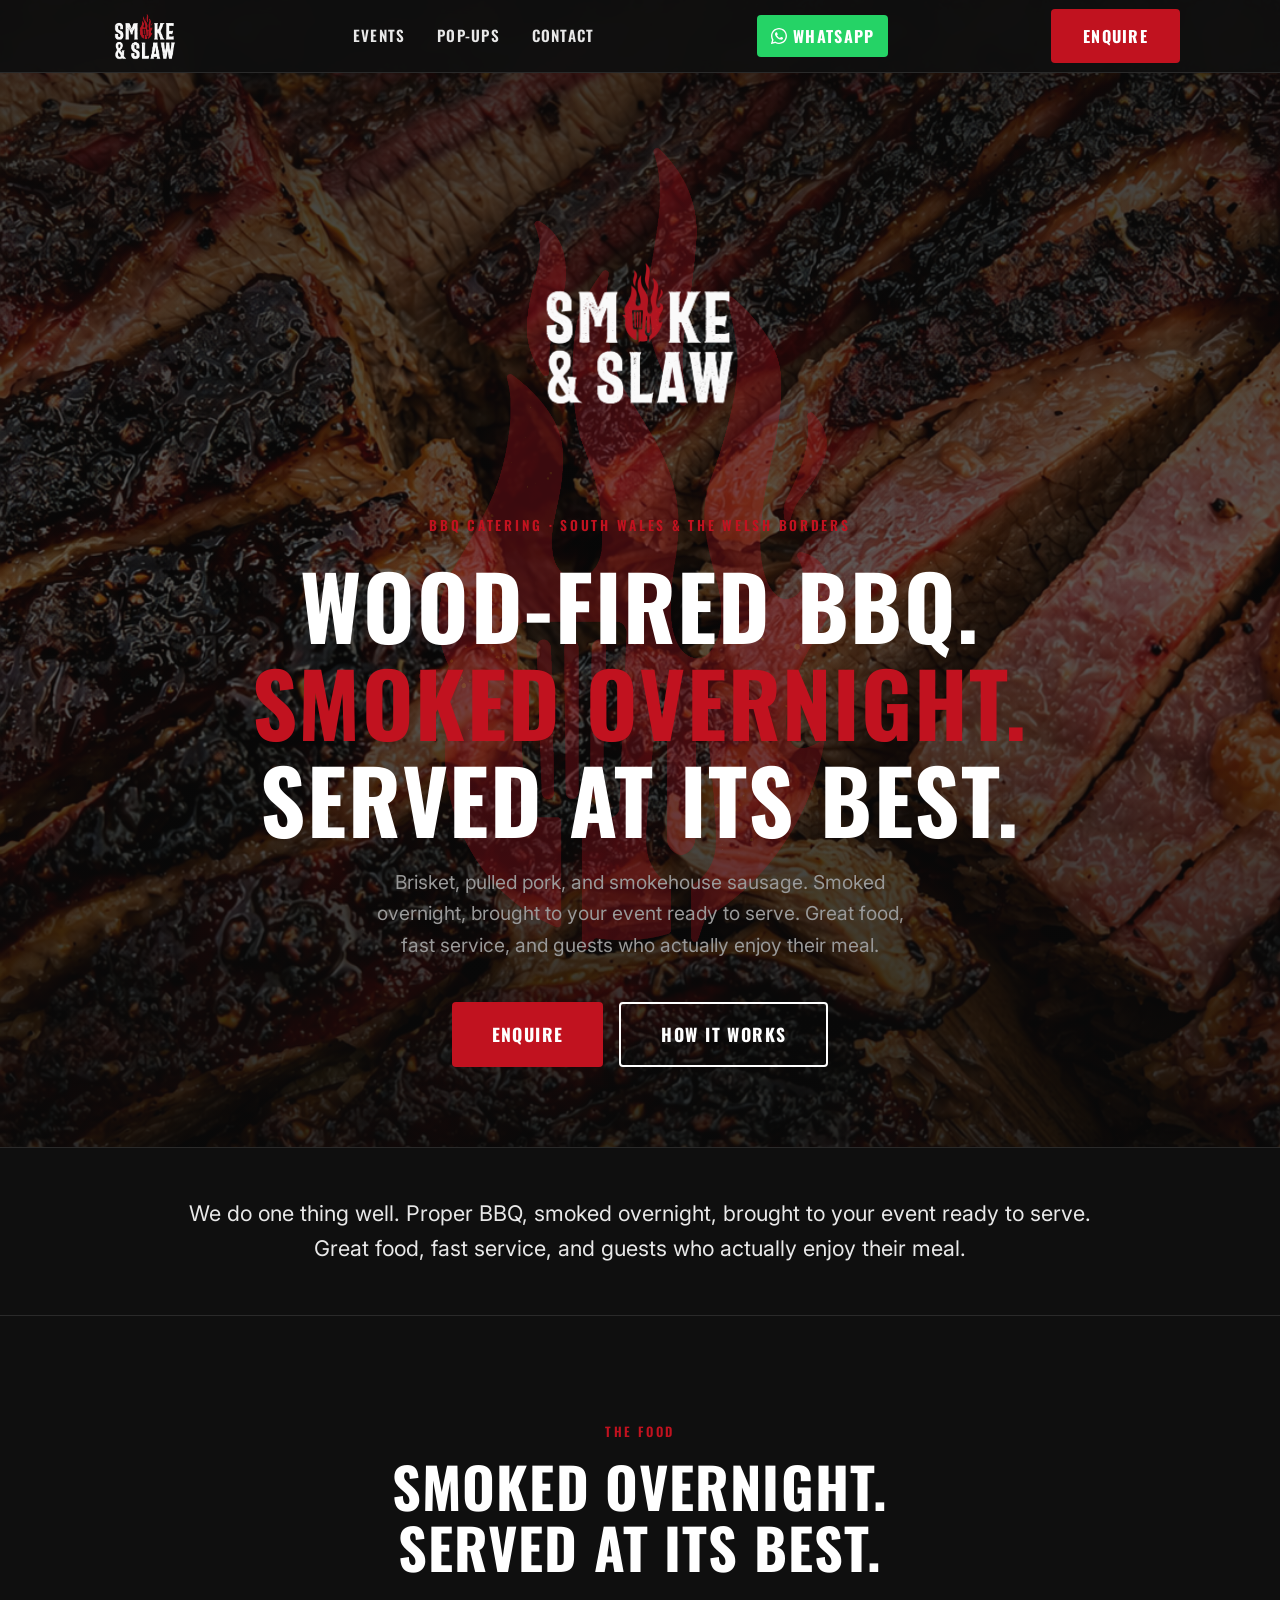
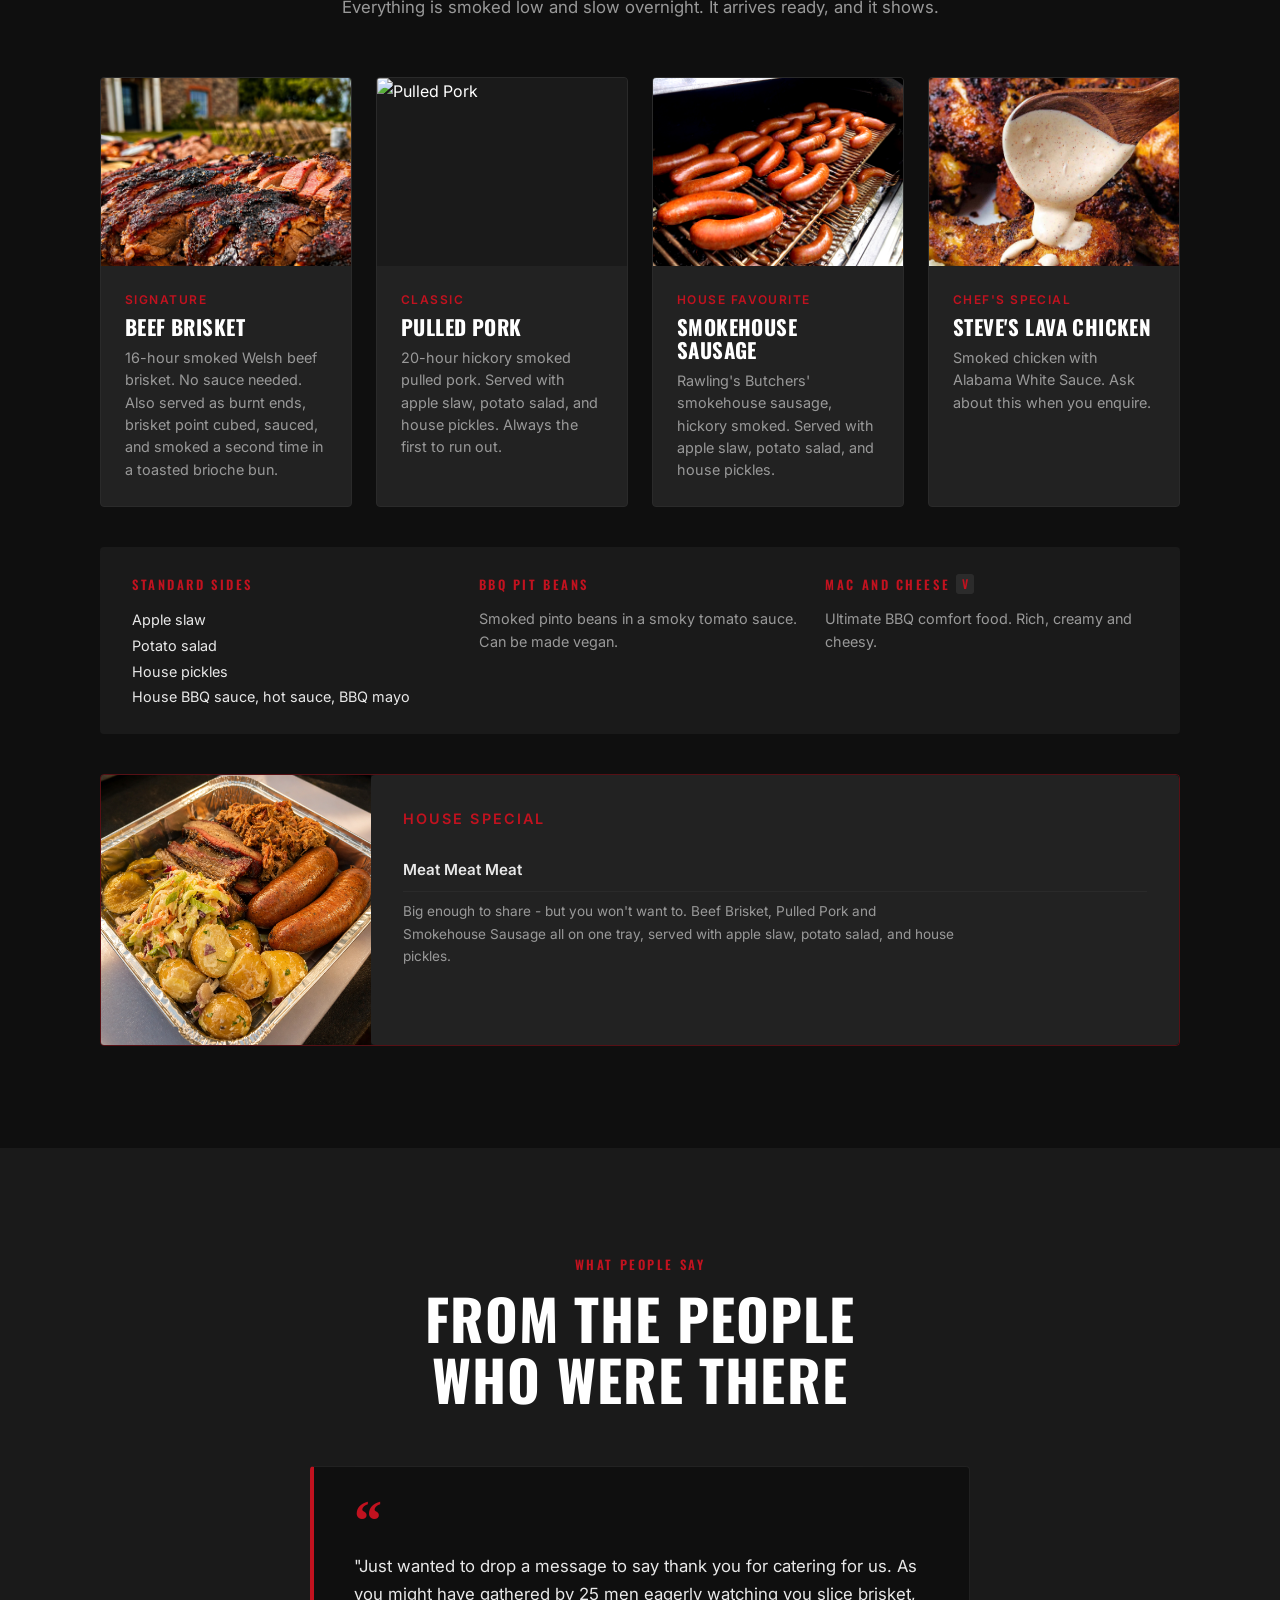
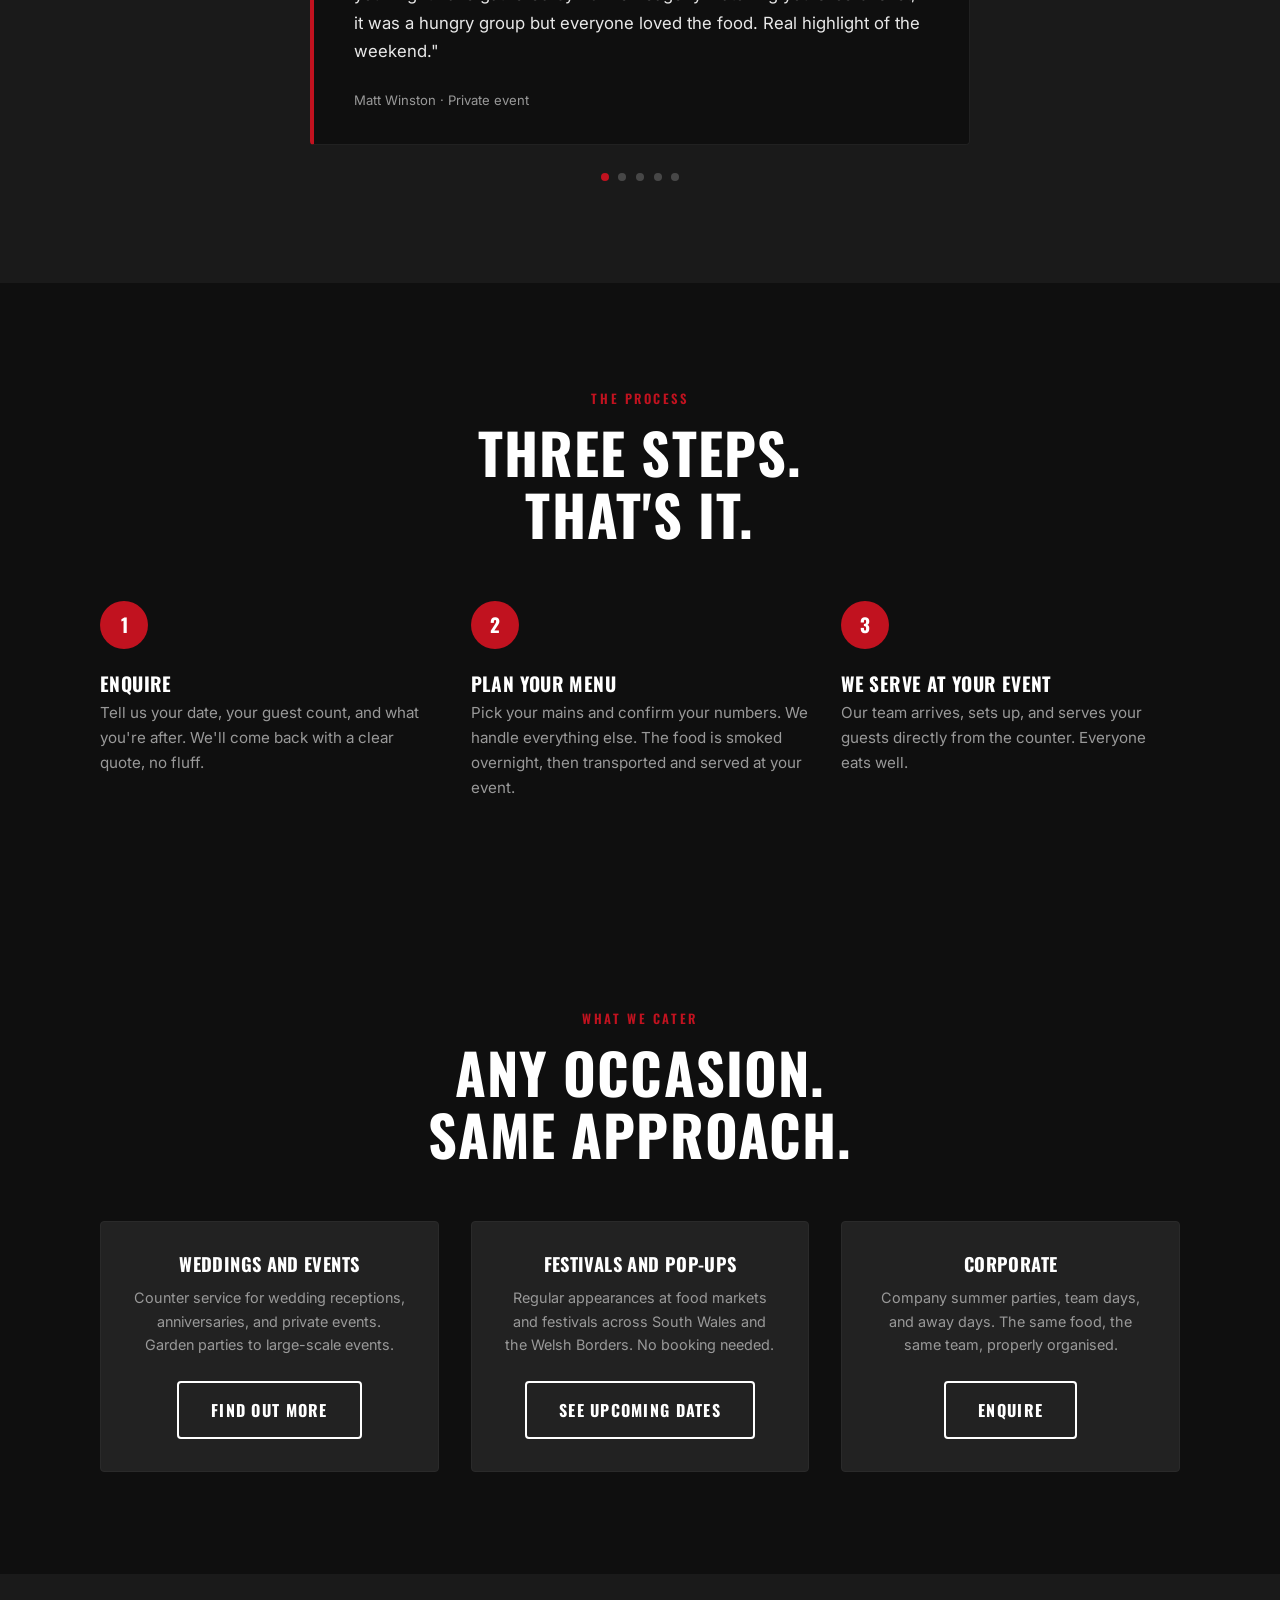
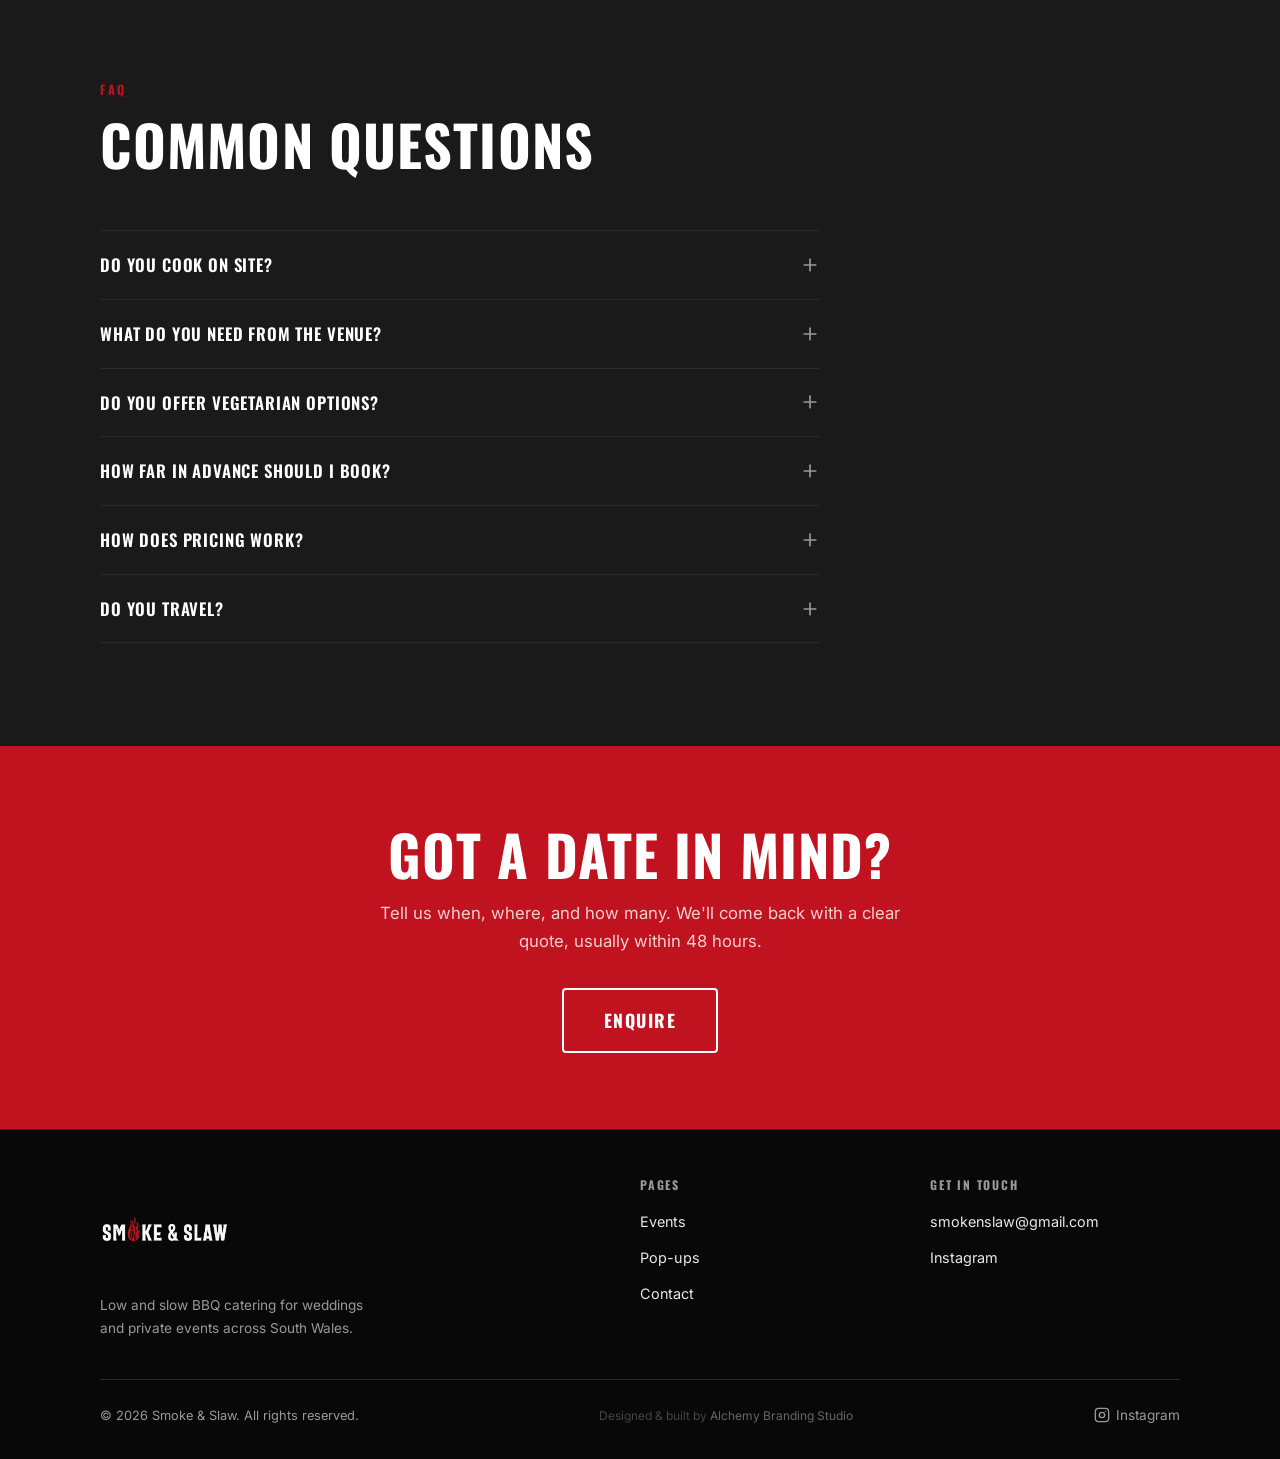
==== commit 807c275b: "Fix mojibake encoding — replace double-encoded UTF-8 sequences Middle dots (·) and en dashes (–) wer" ====
--- a/index.html
+++ b/index.html
@@ -5,6 +5,7 @@
   <meta name="viewport" content="width=device-width, initial-scale=1.0" />
   <title>Smoke & Slaw - BBQ Catering for Weddings & Events</title>
   <meta name="description" content="Low and slow BBQ catering for weddings and private events across South Wales. Brisket, pulled pork, sausage. No fuss, proper food." />
+  <meta name="google-site-verification" content="1n2yQBRRlVRESEU1yZR7p3iO7G1zE1HWLxvRaysqRQg" />
   <link rel="icon" type="image/png" href="assets/logo-primary.png" />
   <link rel="preconnect" href="https://fonts.googleapis.com" />
   <link rel="preconnect" href="https://fonts.gstatic.com" crossorigin />
@@ -30,6 +31,14 @@
     "url": "https://smokeandslaw.co.uk",
     "telephone": "+447825082994",
     "email": "smokenslaw@gmail.com",
+    "address": {
+      "@type": "PostalAddress",
+      "streetAddress": "38 North Street",
+      "addressLocality": "Abergavenny",
+      "addressRegion": "Wales",
+      "postalCode": "NP7 7ED",
+      "addressCountry": "GB"
+    },
     "servesCuisine": "BBQ",
     "priceRange": "££",
     "areaServed": "South Wales and the Welsh Borders",
@@ -140,7 +149,7 @@
           <div class="hero-logo">
             <img src="assets/logo-primary.png" alt="Smoke & Slaw" />
           </div>
-          <span class="hero-eyebrow">BBQ Catering Â· South Wales &amp; the Welsh Borders</span>
+          <span class="hero-eyebrow">BBQ Catering · South Wales &amp; the Welsh Borders</span>
           <h1>Wood-fired BBQ.<br><em>Smoked overnight.</em><br>Served at its best.</h1>
           <p class="hero-sub">Brisket, pulled pork, and smokehouse sausage. Smoked overnight, brought to your event ready to serve. Great food, fast service, and guests who actually enjoy their meal.</p>
           <div class="hero-actions">
@@ -334,7 +343,7 @@
       </div>
     </section>
 
-    <!-- PHOTO GRID â€” hidden until Instagram account is set up -->
+    <!-- PHOTO GRID "” hidden until Instagram account is set up -->
     <section class="section section--alt" hidden>
       <div class="container">
         <div class="section-header section-header--center">
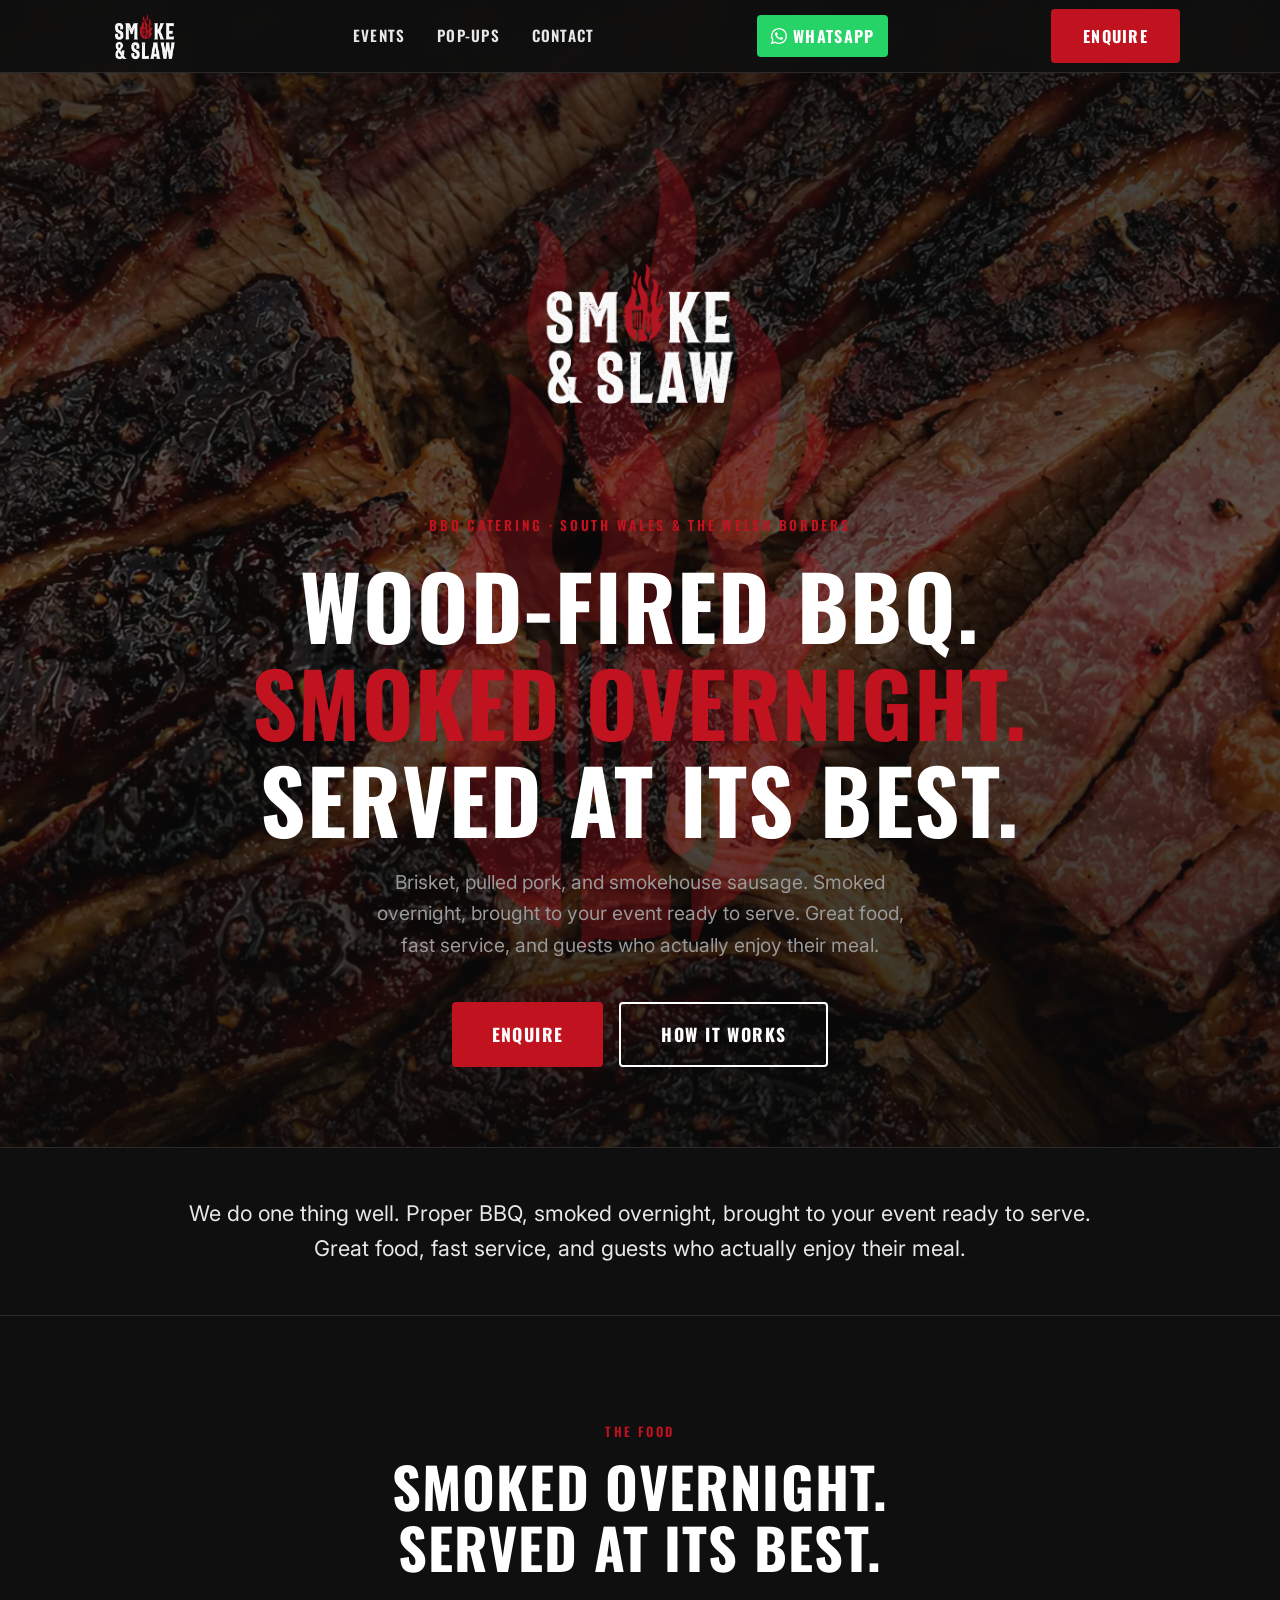
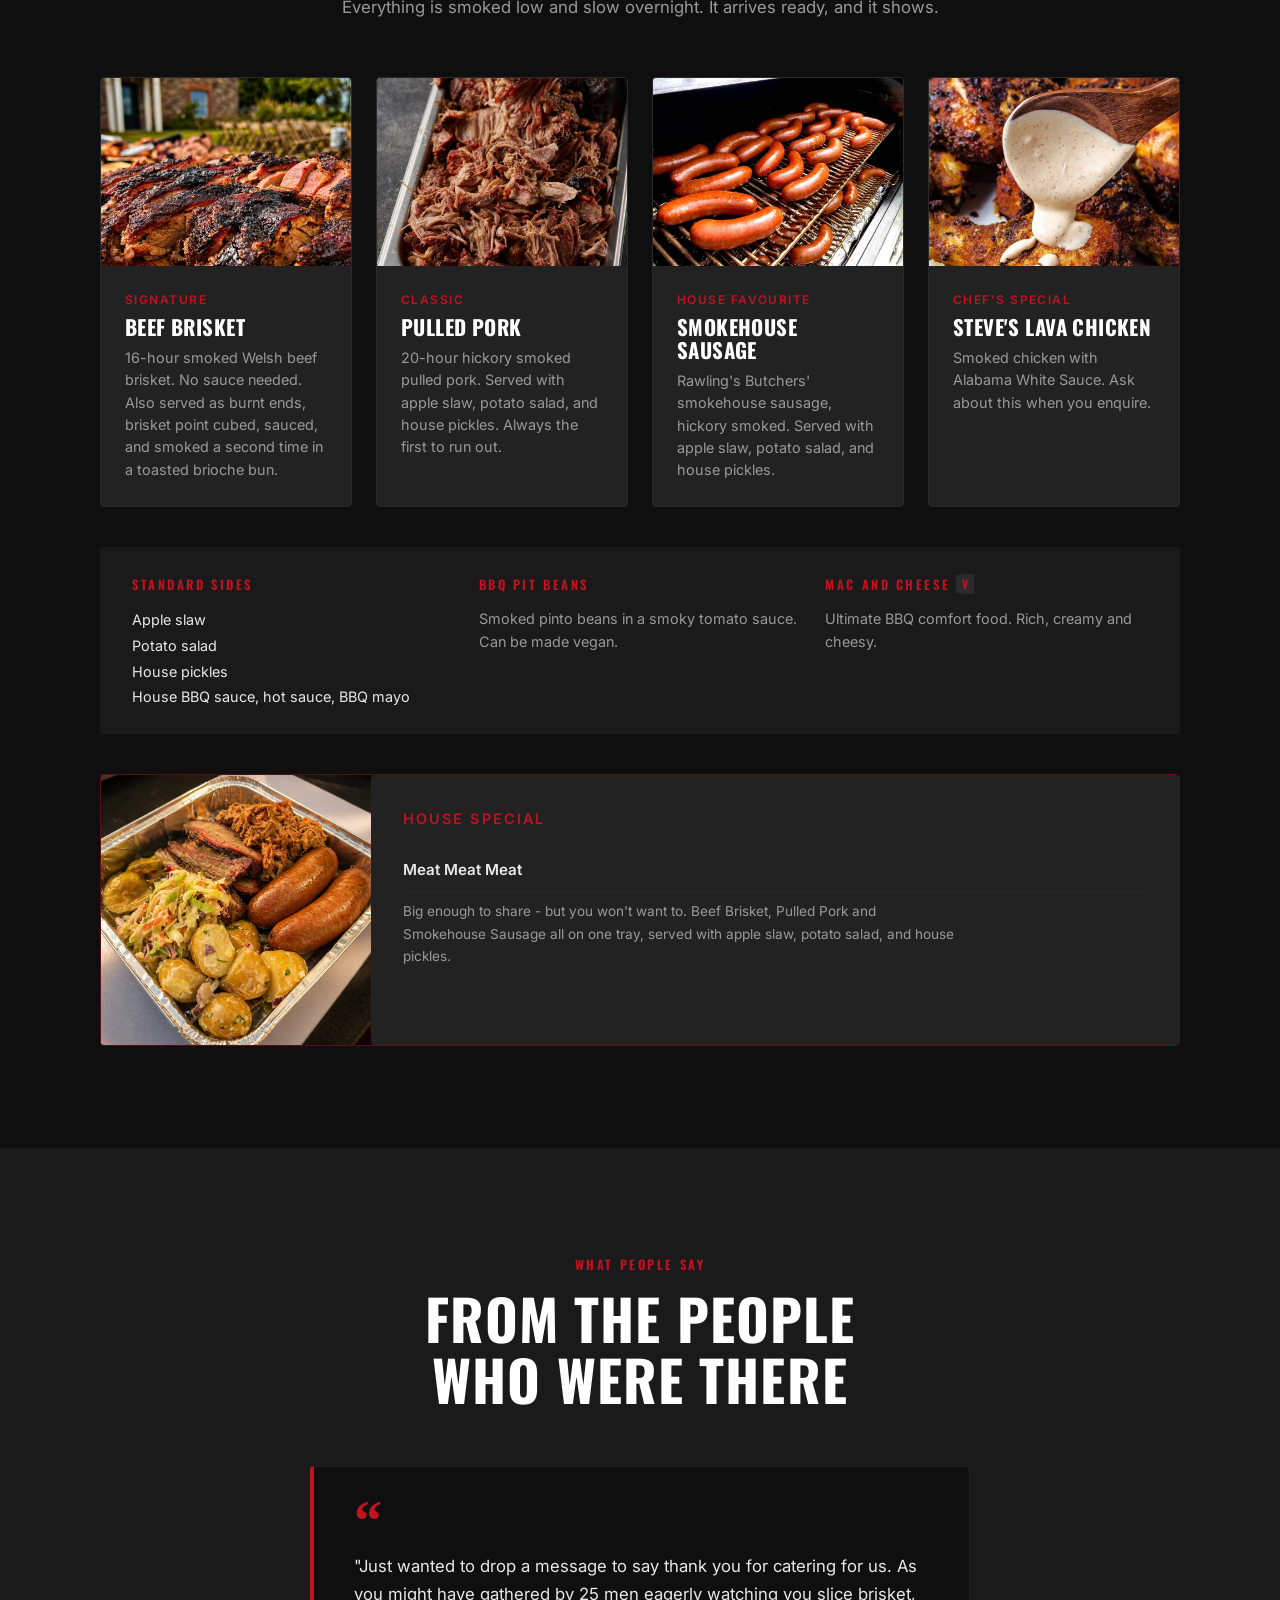
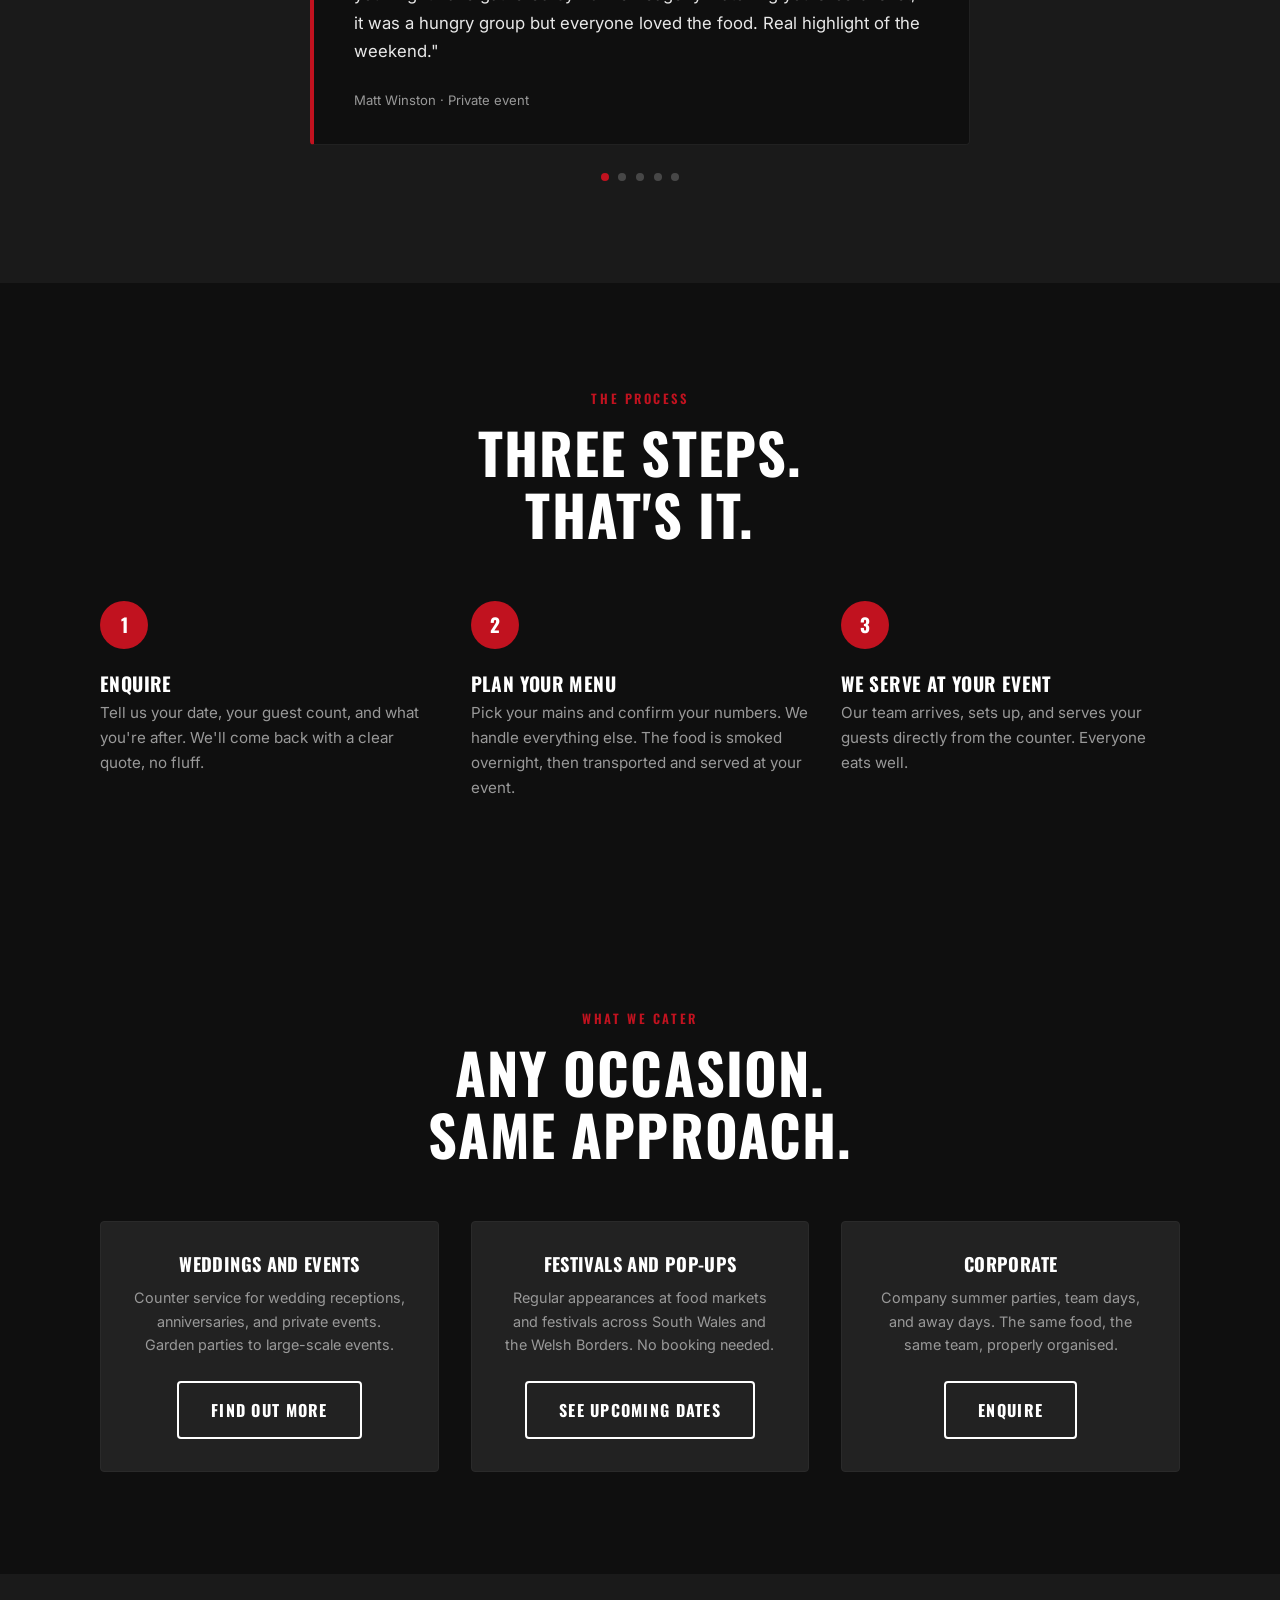
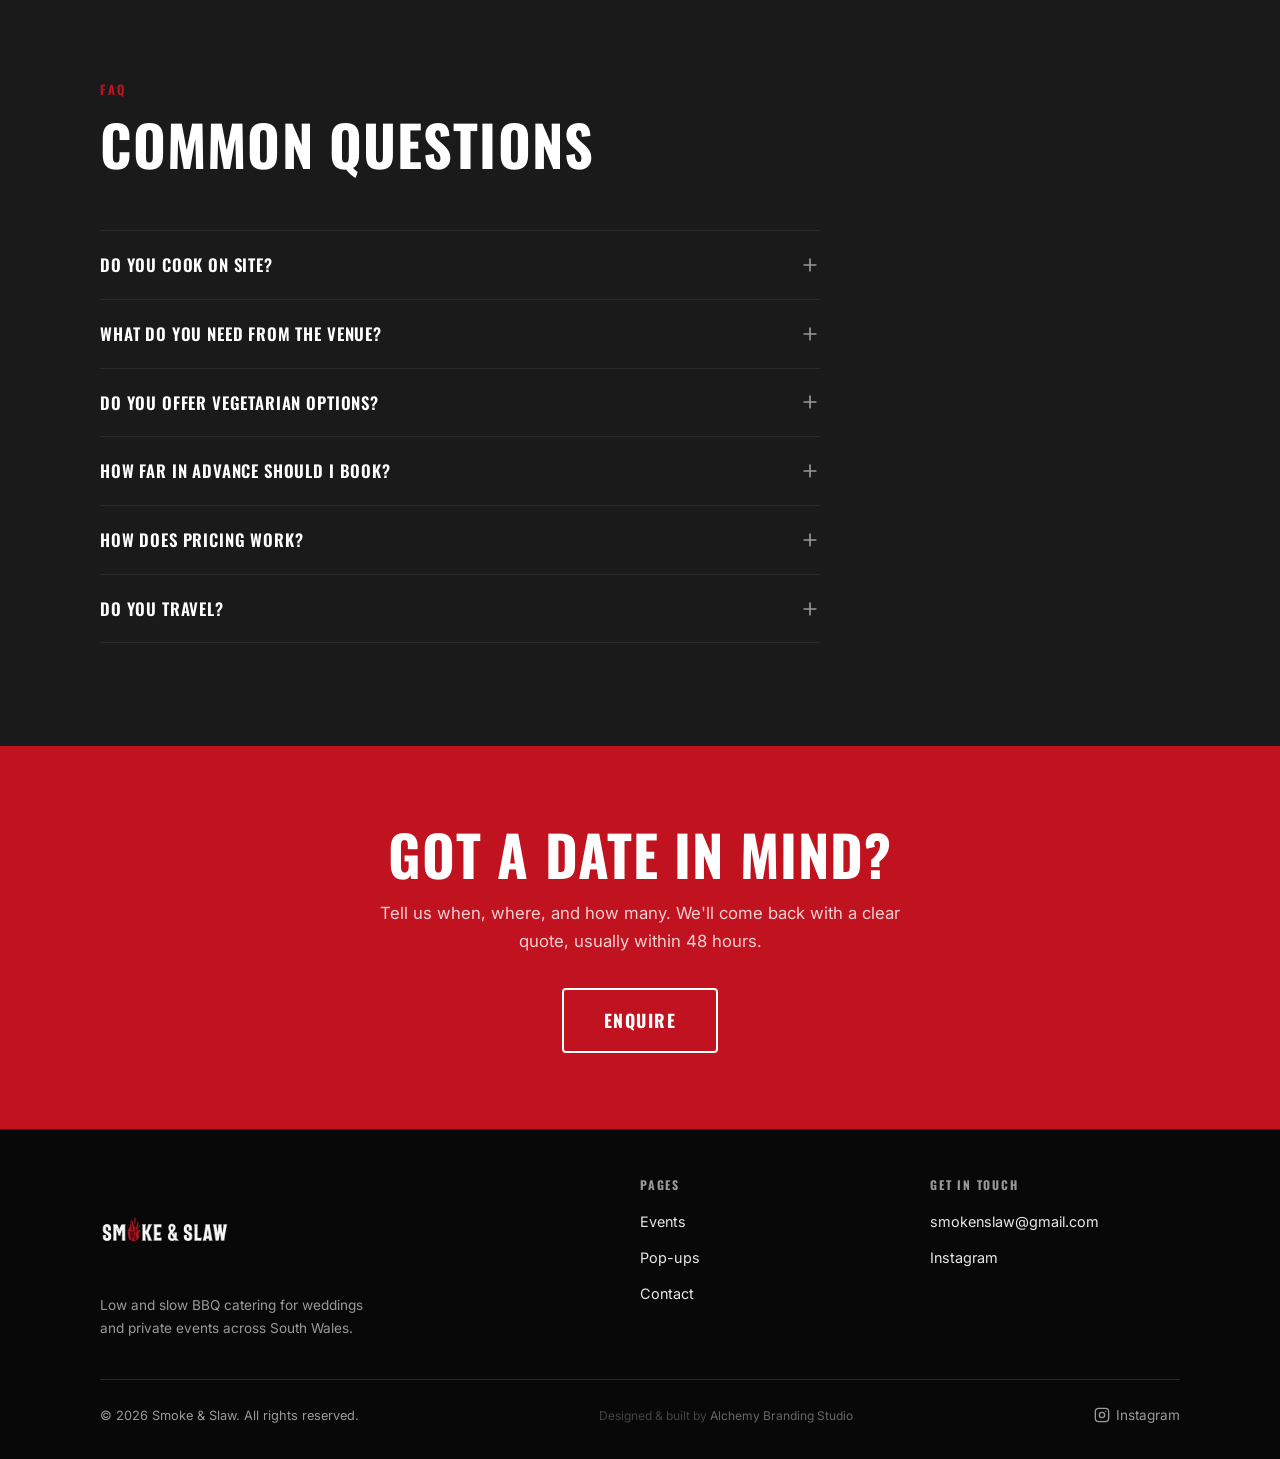
==== commit b64050fd: "Serve right-sized WebP images, lazy-load below the fold Every image was a camera original: phone pho" ====
--- a/index.html
+++ b/index.html
@@ -6,10 +6,12 @@
   <title>Smoke & Slaw - BBQ Catering for Weddings & Events</title>
   <meta name="description" content="Low and slow BBQ catering for weddings and private events across South Wales. Brisket, pulled pork, sausage. No fuss, proper food." />
   <meta name="google-site-verification" content="1n2yQBRRlVRESEU1yZR7p3iO7G1zE1HWLxvRaysqRQg" />
-  <link rel="icon" type="image/png" href="assets/logo-primary.png" />
+  <link rel="icon" type="image/png" sizes="192x192" href="assets/favicon-192.png" />
+  <link rel="apple-touch-icon" href="assets/apple-touch-icon.png" />
   <link rel="preconnect" href="https://fonts.googleapis.com" />
   <link rel="preconnect" href="https://fonts.gstatic.com" crossorigin />
   <link href="https://fonts.googleapis.com/css2?family=Oswald:wght@600;700&family=Inter:wght@400;500;600&display=swap" rel="stylesheet" />
+  <link rel="preload" as="image" href="assets/Beef_Brisket.webp" fetchpriority="high" />
   <link rel="stylesheet" href="css/styles.css" />
   <link rel="canonical" href="https://smokeandslaw.co.uk/" />
   <meta property="og:type" content="website" />
@@ -17,11 +19,11 @@
   <meta property="og:url" content="https://smokeandslaw.co.uk/" />
   <meta property="og:title" content="Smoke &amp; Slaw — BBQ Catering for Weddings &amp; Events in South Wales" />
   <meta property="og:description" content="Low and slow BBQ catering for weddings and private events across South Wales. Brisket, pulled pork, sausage. No fuss, proper food." />
-  <meta property="og:image" content="https://smokeandslaw.co.uk/assets/Beef_Brisket_table.png" />
+  <meta property="og:image" content="https://smokeandslaw.co.uk/assets/og-share.jpg" />
   <meta name="twitter:card" content="summary_large_image" />
   <meta name="twitter:title" content="Smoke &amp; Slaw — BBQ Catering for Weddings &amp; Events in South Wales" />
   <meta name="twitter:description" content="Low and slow BBQ catering for weddings and private events across South Wales. Brisket, pulled pork, sausage. No fuss, proper food." />
-  <meta name="twitter:image" content="https://smokeandslaw.co.uk/assets/Beef_Brisket_table.png" />
+  <meta name="twitter:image" content="https://smokeandslaw.co.uk/assets/og-share.jpg" />
   <script type="application/ld+json">
   {
     "@context": "https://schema.org",
@@ -110,7 +112,7 @@
     <div class="container">
       <div class="header-inner">
         <a href="index.html" class="header-logo" aria-label="Smoke & Slaw home">
-          <img src="assets/logo-primary.png" alt="Smoke & Slaw" />
+          <img decoding="async" src="assets/logo-primary.webp" alt="Smoke & Slaw" />
         </a>
 
         <nav class="nav-links" aria-label="Main navigation">
@@ -143,11 +145,11 @@
 
     <!-- HERO -->
     <section class="hero">
-      <img src="assets/icon.png" alt="" class="hero-icon-overlay" aria-hidden="true" />
+      <img decoding="async" src="assets/icon.webp" alt="" class="hero-icon-overlay" aria-hidden="true" />
       <div class="container">
         <div class="hero-content">
           <div class="hero-logo">
-            <img src="assets/logo-primary.png" alt="Smoke & Slaw" />
+            <img fetchpriority="high" decoding="async" src="assets/logo-primary.webp" alt="Smoke & Slaw" />
           </div>
           <span class="hero-eyebrow">BBQ Catering · South Wales &amp; the Welsh Borders</span>
           <h1>Wood-fired BBQ.<br><em>Smoked overnight.</em><br>Served at its best.</h1>
@@ -179,7 +181,7 @@
         <div class="food-grid" style="grid-template-columns: repeat(auto-fit, minmax(220px, 1fr));">
 
           <article class="food-card">
-            <img class="food-card__img" src="assets/Beef_Brisket_table.png" alt="Beef Brisket" />
+            <img loading="lazy" decoding="async" class="food-card__img" src="assets/Beef_Brisket_table.webp" alt="Beef Brisket" />
             <div class="food-card__body">
               <p class="food-card__tag">Signature</p>
               <h3 class="food-card__title">Beef Brisket</h3>
@@ -188,7 +190,7 @@
           </article>
 
           <article class="food-card">
-            <img class="food-card__img" src="images/traditional-barbecue-pulled-pork-slow-cooked-pulled-pork-shoulder-juicy-pork-meat-cooked-smoker.jpg" alt="Pulled Pork" />
+            <img loading="lazy" decoding="async" class="food-card__img" src="images/traditional-barbecue-pulled-pork-slow-cooked-pulled-pork-shoulder-juicy-pork-meat-cooked-smoker.webp" alt="Pulled Pork" />
             <div class="food-card__body">
               <p class="food-card__tag">Classic</p>
               <h3 class="food-card__title">Pulled Pork</h3>
@@ -197,7 +199,7 @@
           </article>
 
           <article class="food-card">
-            <img class="food-card__img" src="assets/Sausages.JPG" alt="Smokehouse Sausage" />
+            <img loading="lazy" decoding="async" class="food-card__img" src="assets/Sausages.webp" alt="Smokehouse Sausage" />
             <div class="food-card__body">
               <p class="food-card__tag">House favourite</p>
               <h3 class="food-card__title">Smokehouse Sausage</h3>
@@ -206,7 +208,7 @@
           </article>
 
           <article class="food-card">
-            <img class="food-card__img" src="images/lava-chicken.jpeg" alt="Steve's Lava Chicken" style="object-position:center 70%;" />
+            <img loading="lazy" decoding="async" class="food-card__img" src="images/lava-chicken.webp" alt="Steve's Lava Chicken" style="object-position:center 70%;" />
             <div class="food-card__body">
               <p class="food-card__tag">Chef's special</p>
               <h3 class="food-card__title">Steve's Lava Chicken</h3>
@@ -234,7 +236,7 @@
 
         <!-- HOUSE SPECIAL -->
         <div class="house-special">
-          <img src="images/Meat_Meat_Meat.png" alt="Meat Meat Meat" />
+          <img loading="lazy" decoding="async" src="images/Meat_Meat_Meat.webp" alt="Meat Meat Meat" />
           <div class="menu-section" style="border:none;">
             <p class="menu-section__label" style="color:var(--red);">House special</p>
             <div class="menu-item">
@@ -343,7 +345,7 @@
       </div>
     </section>
 
-    <!-- PHOTO GRID "” hidden until Instagram account is set up -->
+    <!-- PHOTO GRID – hidden until Instagram account is set up -->
     <section class="section section--alt" hidden>
       <div class="container">
         <div class="section-header section-header--center">
@@ -353,12 +355,12 @@
         </div>
 
         <div class="social-grid" style="margin-bottom: 2rem;">
-          <div class="social-grid__item"><img src="images/IMG_0018.png" alt="Smoke & Slaw at an event" /></div>
-          <div class="social-grid__item"><img src="images/IMG_0019.jpg" alt="Smoke & Slaw food" /></div>
-          <div class="social-grid__item"><img src="images/IMG_0056.jpg" alt="Smoke & Slaw service" /></div>
-          <div class="social-grid__item"><img src="images/IMG_0057.jpg" alt="Smoke & Slaw event" /></div>
-          <div class="social-grid__item"><img src="images/IMG_9043.jpg" alt="Smoke & Slaw BBQ" /></div>
-          <div class="social-grid__item"><img src="images/IMG_9108.jpg" alt="Smoke & Slaw food" /></div>
+          <div class="social-grid__item"><img loading="lazy" decoding="async" src="images/IMG_0018.webp" alt="Smoke & Slaw at an event" /></div>
+          <div class="social-grid__item"><img loading="lazy" decoding="async" src="images/IMG_0019.webp" alt="Smoke & Slaw food" /></div>
+          <div class="social-grid__item"><img loading="lazy" decoding="async" src="images/IMG_0056.webp" alt="Smoke & Slaw service" /></div>
+          <div class="social-grid__item"><img loading="lazy" decoding="async" src="images/IMG_0057.webp" alt="Smoke & Slaw event" /></div>
+          <div class="social-grid__item"><img loading="lazy" decoding="async" src="images/IMG_9043.webp" alt="Smoke & Slaw BBQ" /></div>
+          <div class="social-grid__item"><img loading="lazy" decoding="async" src="images/IMG_9108.webp" alt="Smoke & Slaw food" /></div>
         </div>
 
         <div class="flex-center">
@@ -488,7 +490,7 @@
     <div class="container">
       <div class="footer-inner">
         <div class="footer-brand">
-          <img src="assets/logo-secondary.png" alt="Smoke & Slaw" />
+          <img loading="lazy" decoding="async" src="assets/logo-secondary.webp" alt="Smoke & Slaw" />
           <p>Low and slow BBQ catering for weddings and private events across South Wales.</p>
         </div>
 
@@ -525,6 +527,6 @@
     </div>
   </footer>
 
-  <script src="js/main.js"></script>
+  <script defer src="js/main.js"></script>
 </body>
 </html>
--- a/css/styles.css
+++ b/css/styles.css
@@ -352,7 +352,7 @@
   position: relative;
   overflow: hidden;
   background-color: var(--bg);
-  background-image: url('../assets/Beef_Brisket.png');
+  background-image: url('../assets/Beef_Brisket.webp');
   background-size: cover;
   background-position: center;
   background-repeat: no-repeat;
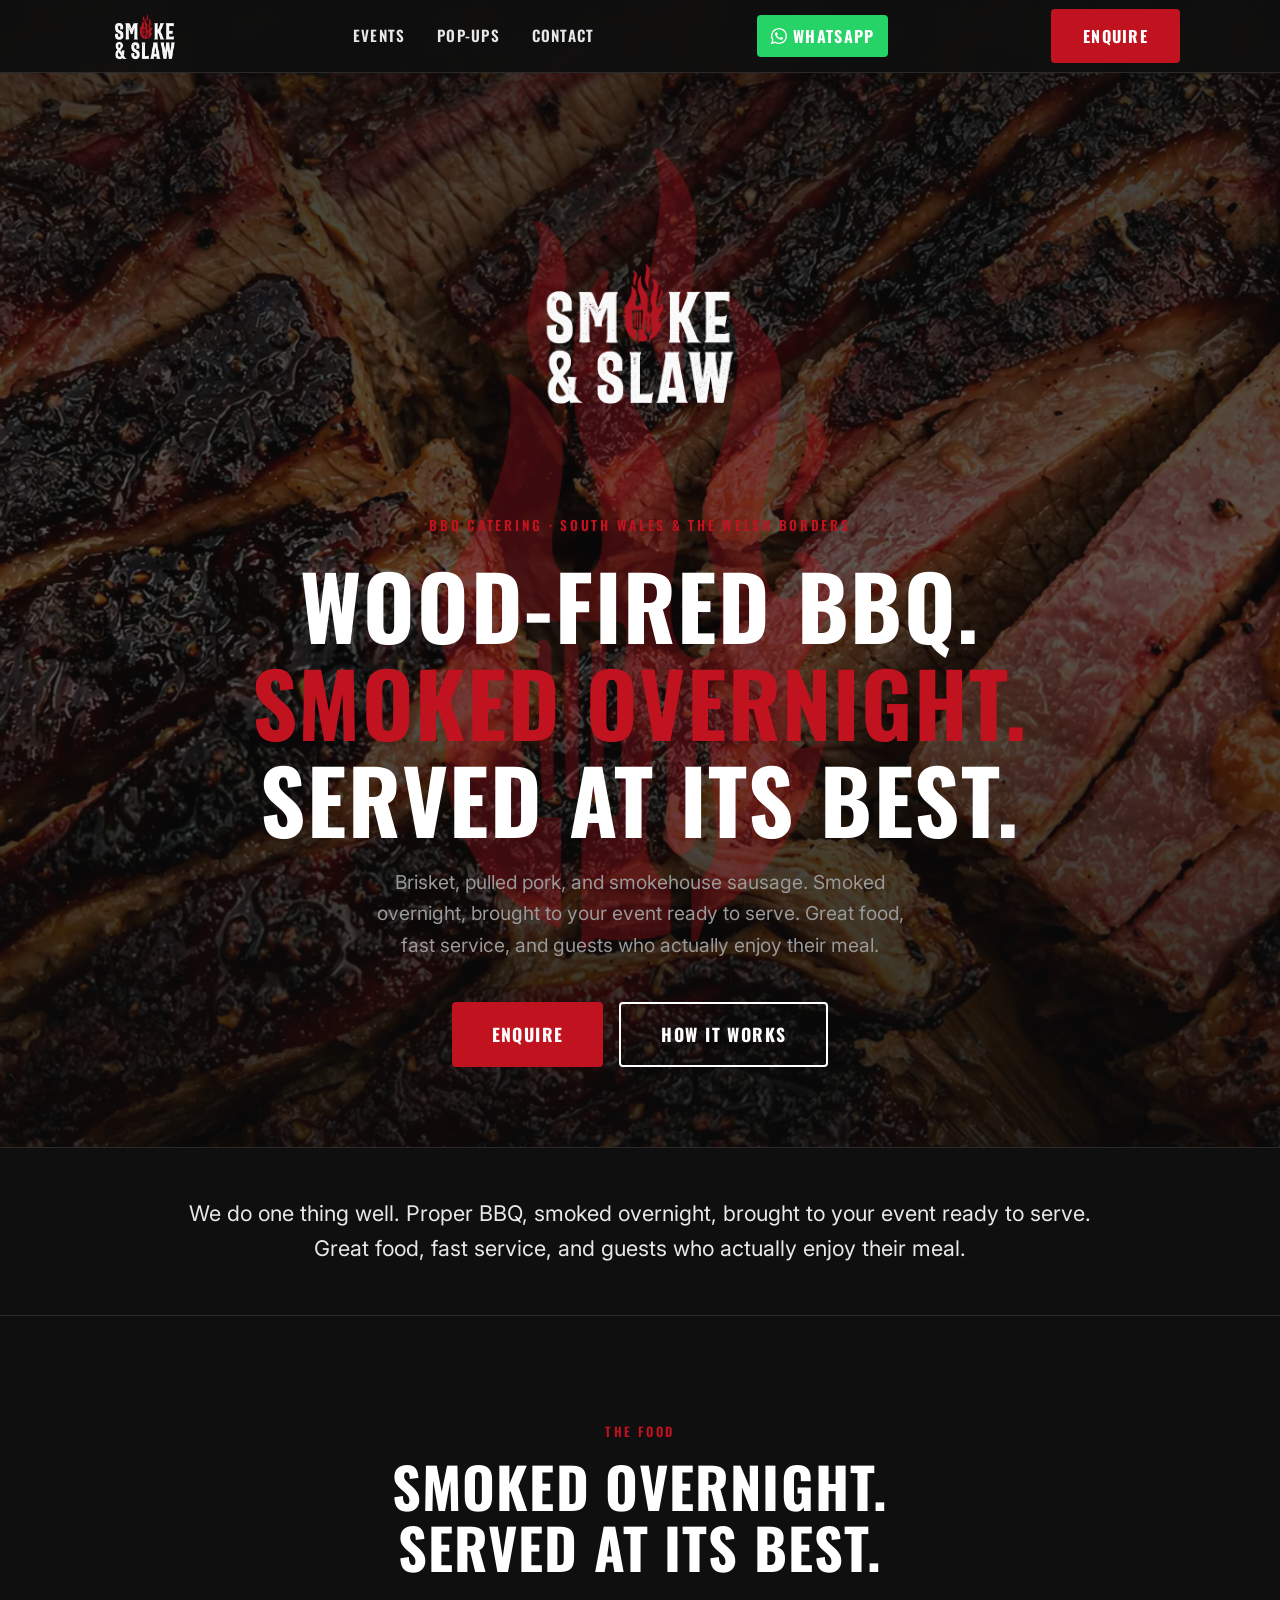
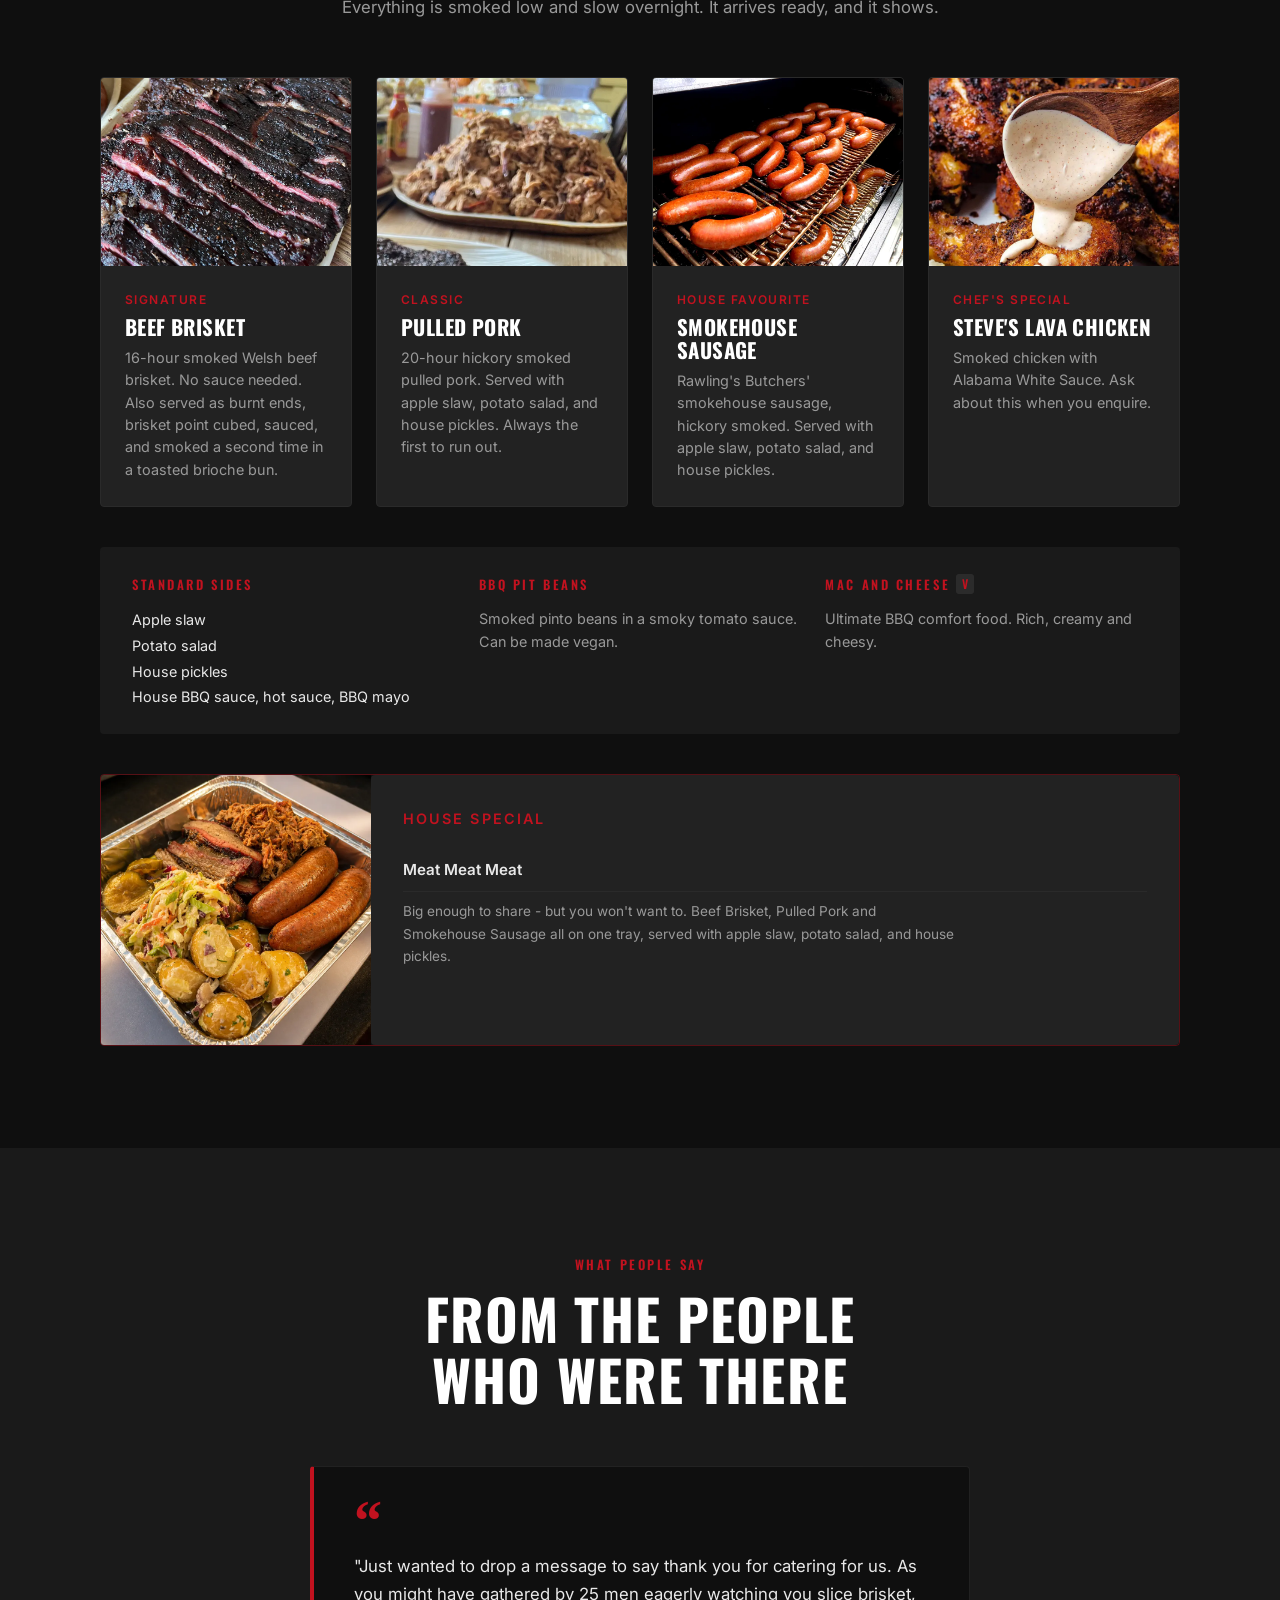
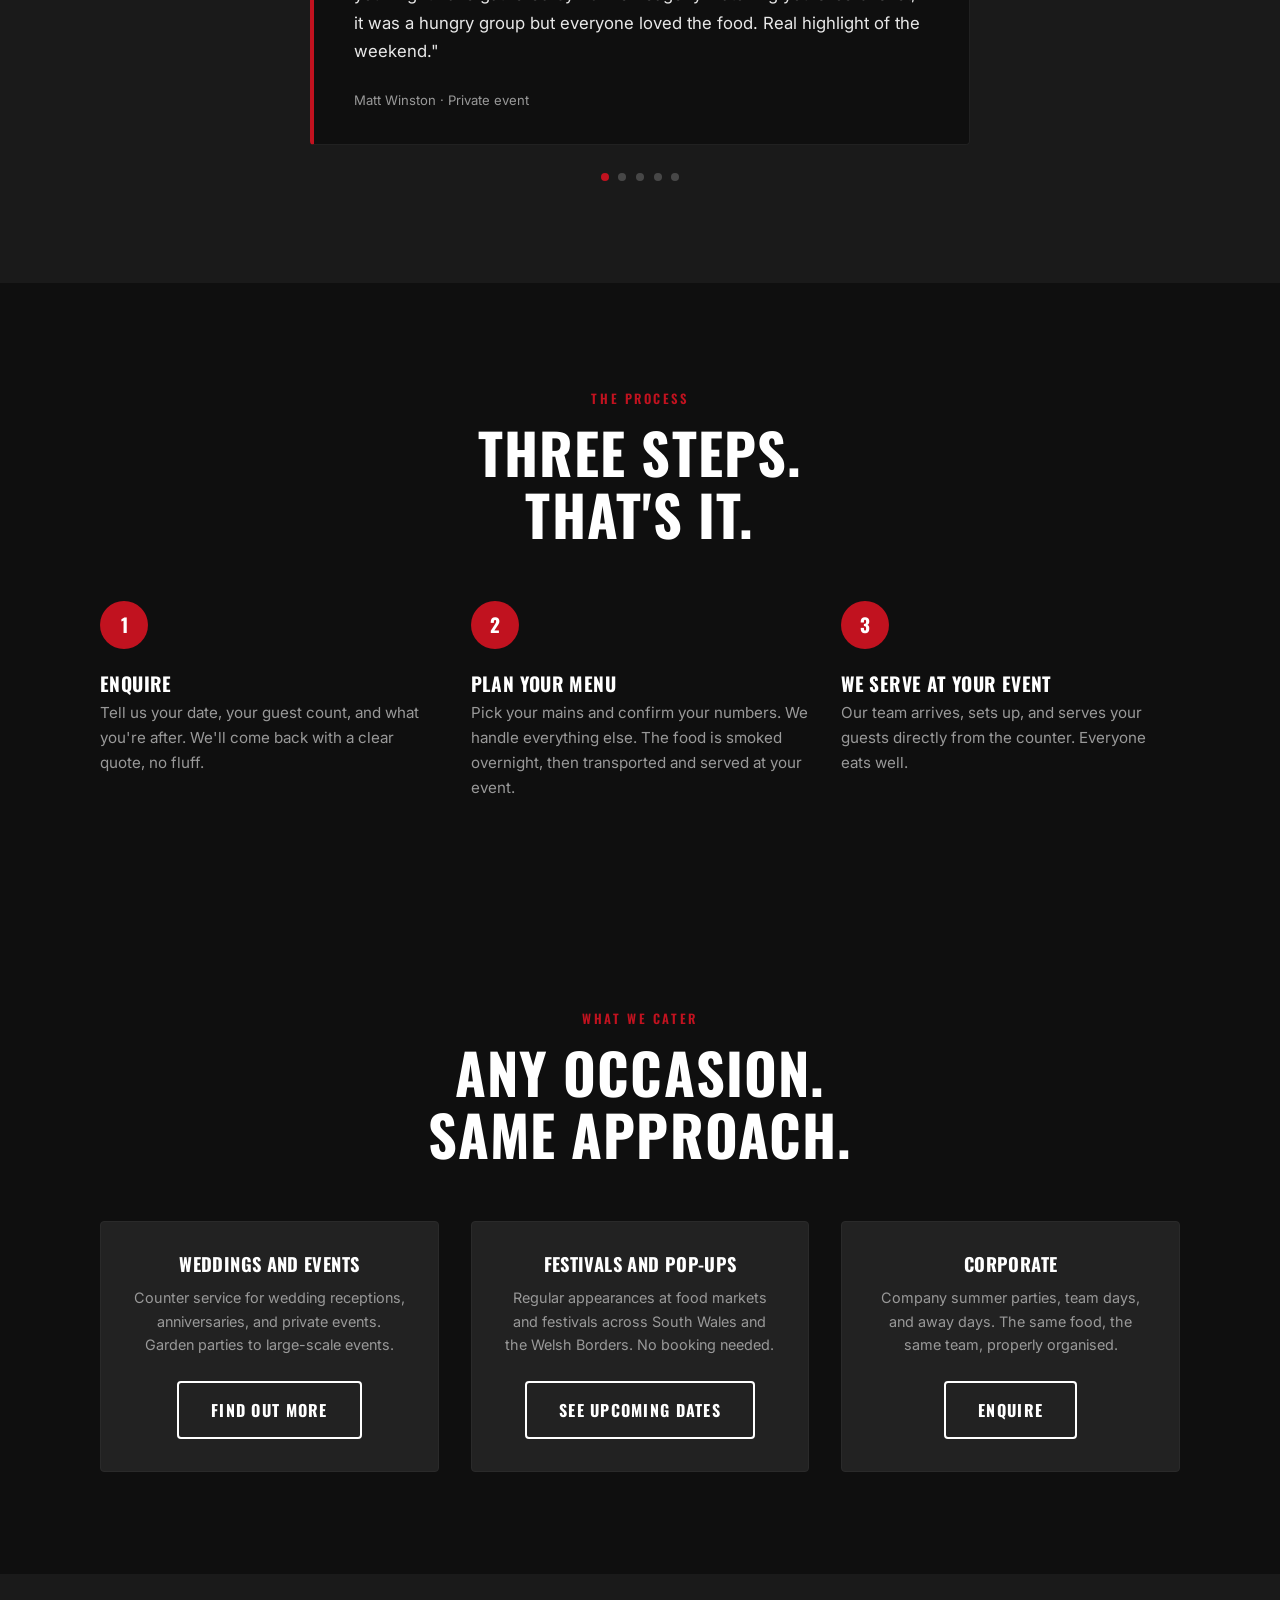
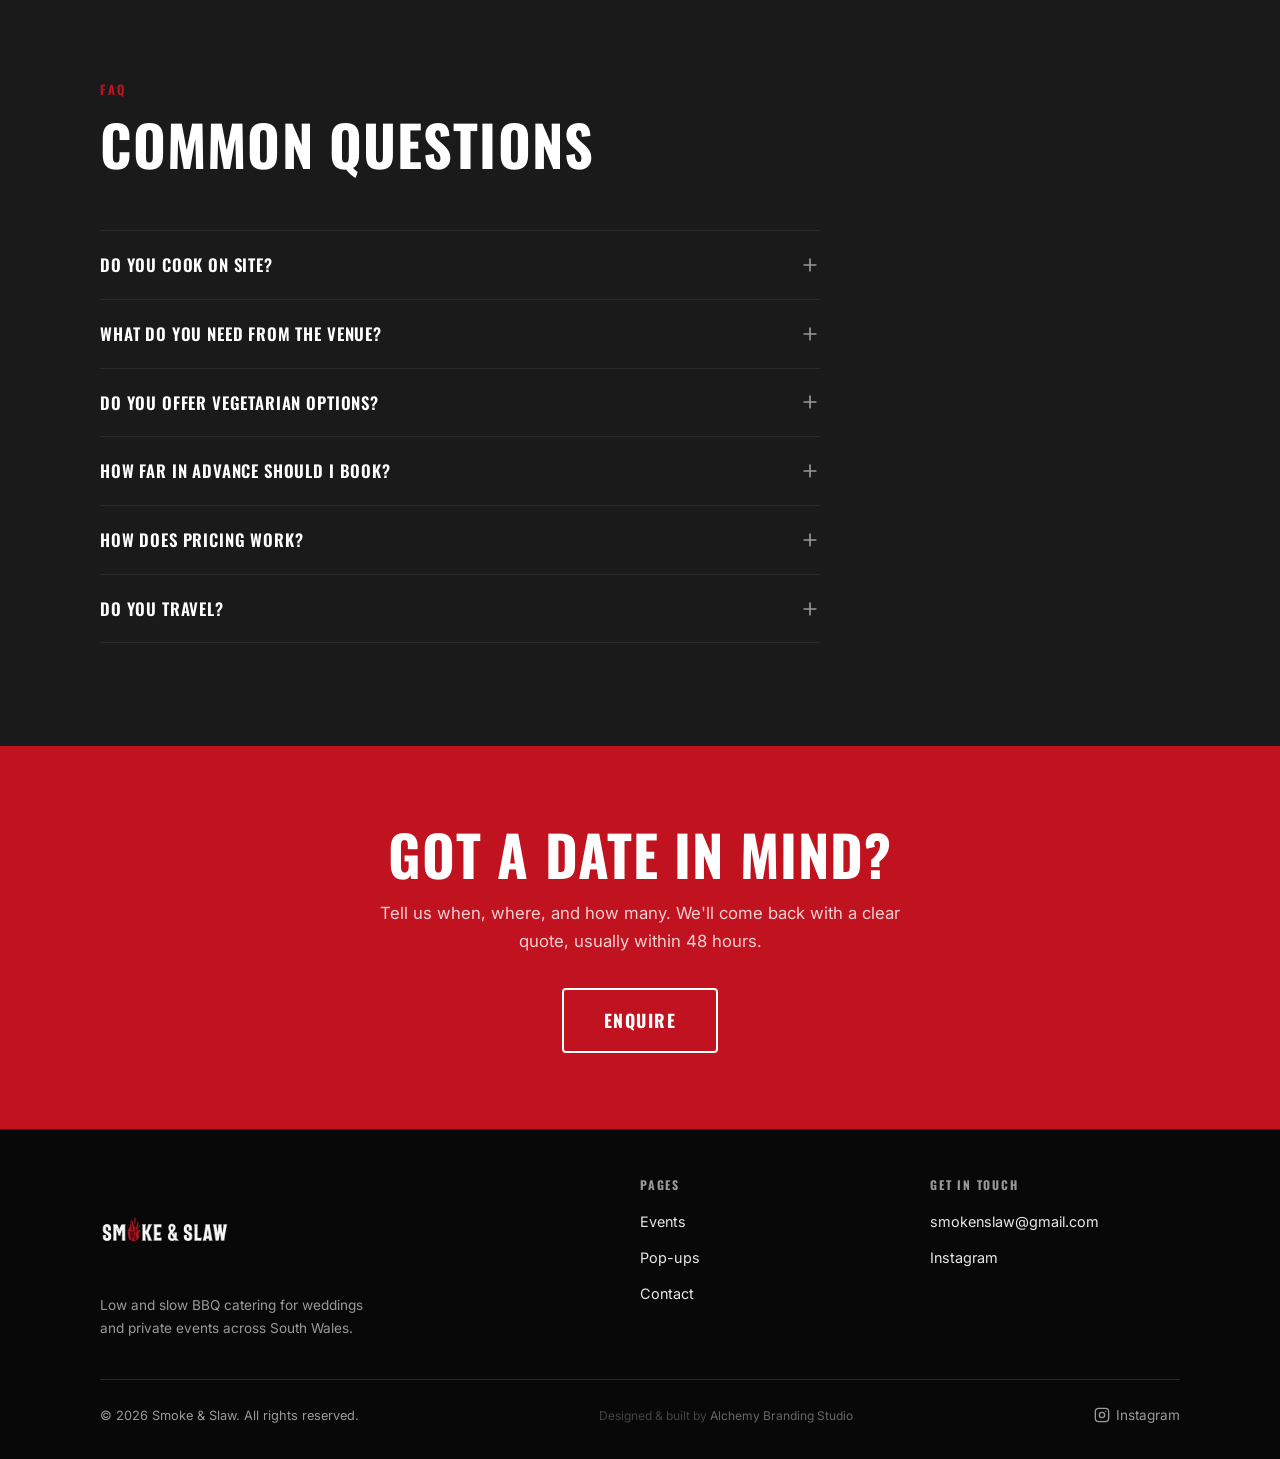
==== commit c6ae7118: "Swap in wedding photos for brisket, pulled pork and the Weddings page Replaces the stock pulled pork" ====
--- a/index.html
+++ b/index.html
@@ -181,7 +181,7 @@
         <div class="food-grid" style="grid-template-columns: repeat(auto-fit, minmax(220px, 1fr));">
 
           <article class="food-card">
-            <img loading="lazy" decoding="async" class="food-card__img" src="assets/Beef_Brisket_table.webp" alt="Beef Brisket" />
+            <img loading="lazy" decoding="async" class="food-card__img" src="images/wedding-brisket-sliced.webp" alt="Beef Brisket" />
             <div class="food-card__body">
               <p class="food-card__tag">Signature</p>
               <h3 class="food-card__title">Beef Brisket</h3>
@@ -190,7 +190,7 @@
           </article>
 
           <article class="food-card">
-            <img loading="lazy" decoding="async" class="food-card__img" src="images/traditional-barbecue-pulled-pork-slow-cooked-pulled-pork-shoulder-juicy-pork-meat-cooked-smoker.webp" alt="Pulled Pork" />
+            <img loading="lazy" decoding="async" class="food-card__img" src="images/wedding-pulled-pork.webp" alt="Pulled Pork" />
             <div class="food-card__body">
               <p class="food-card__tag">Classic</p>
               <h3 class="food-card__title">Pulled Pork</h3>
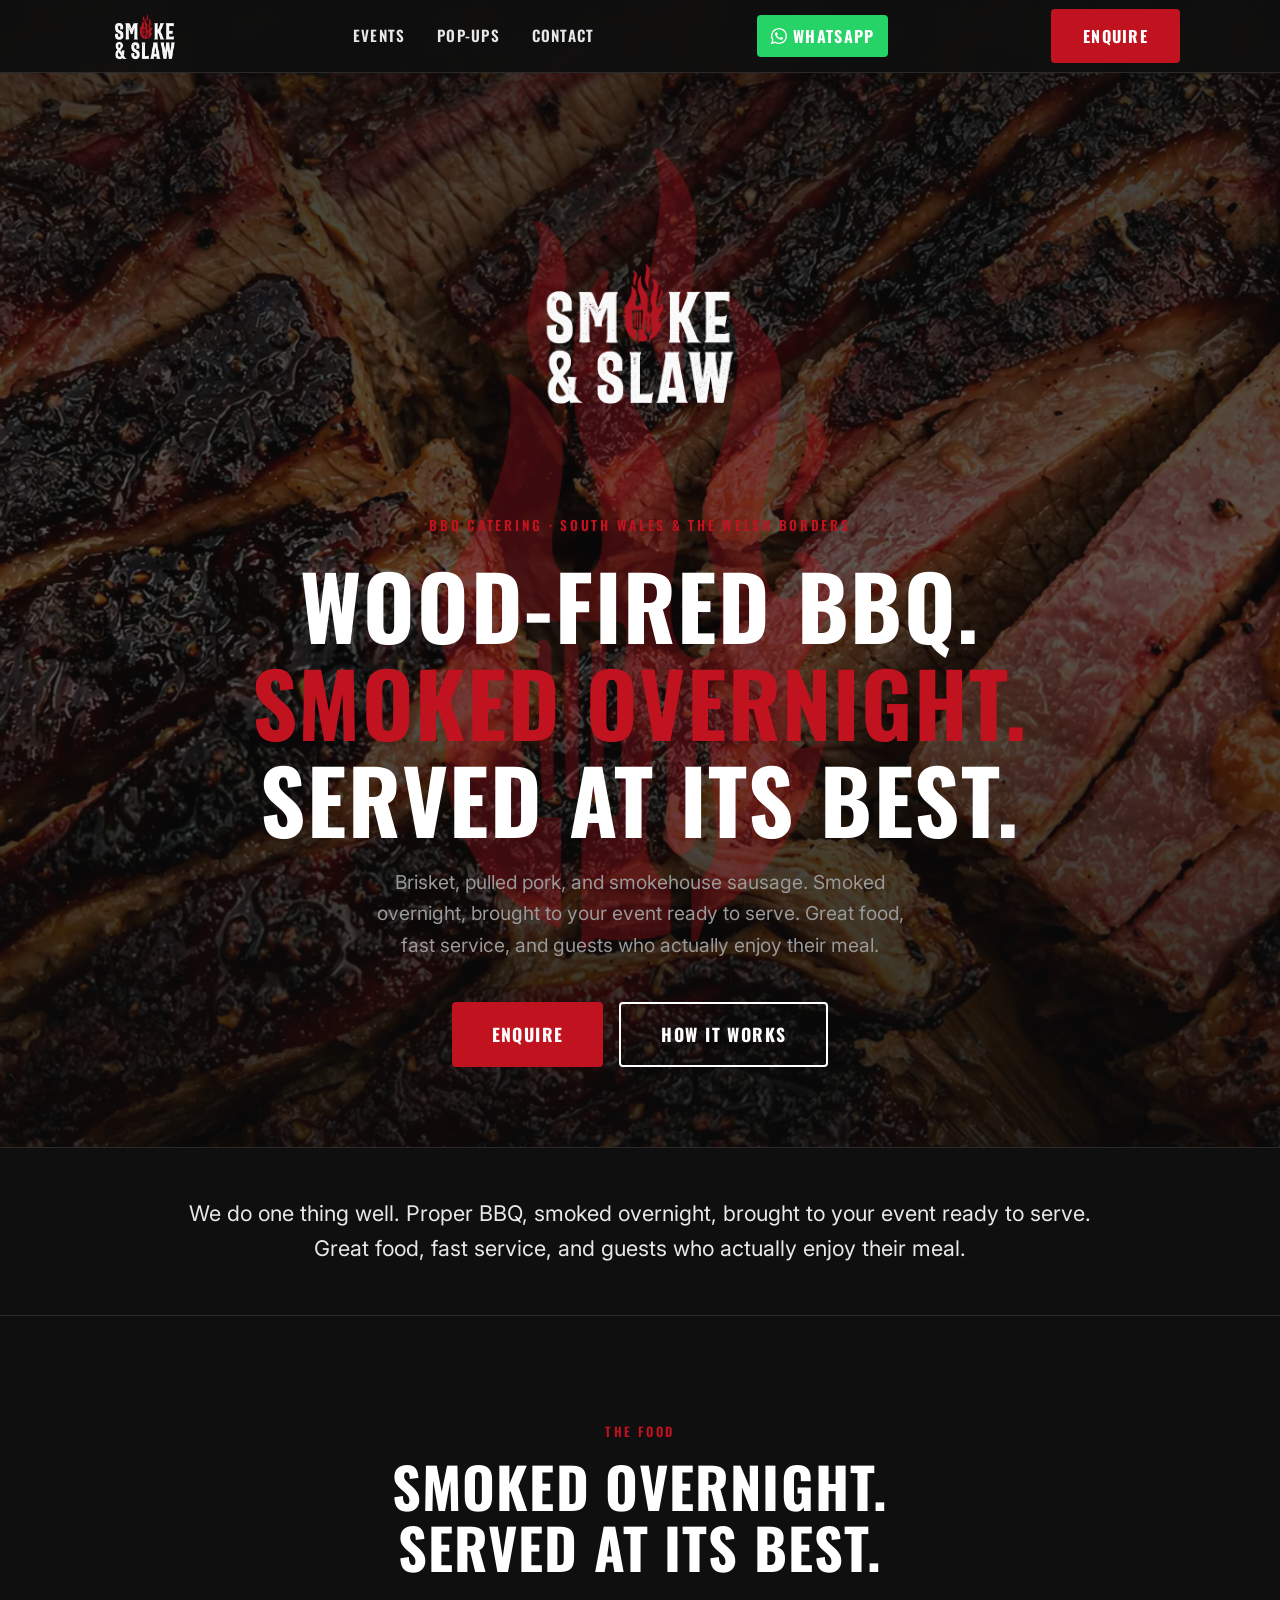
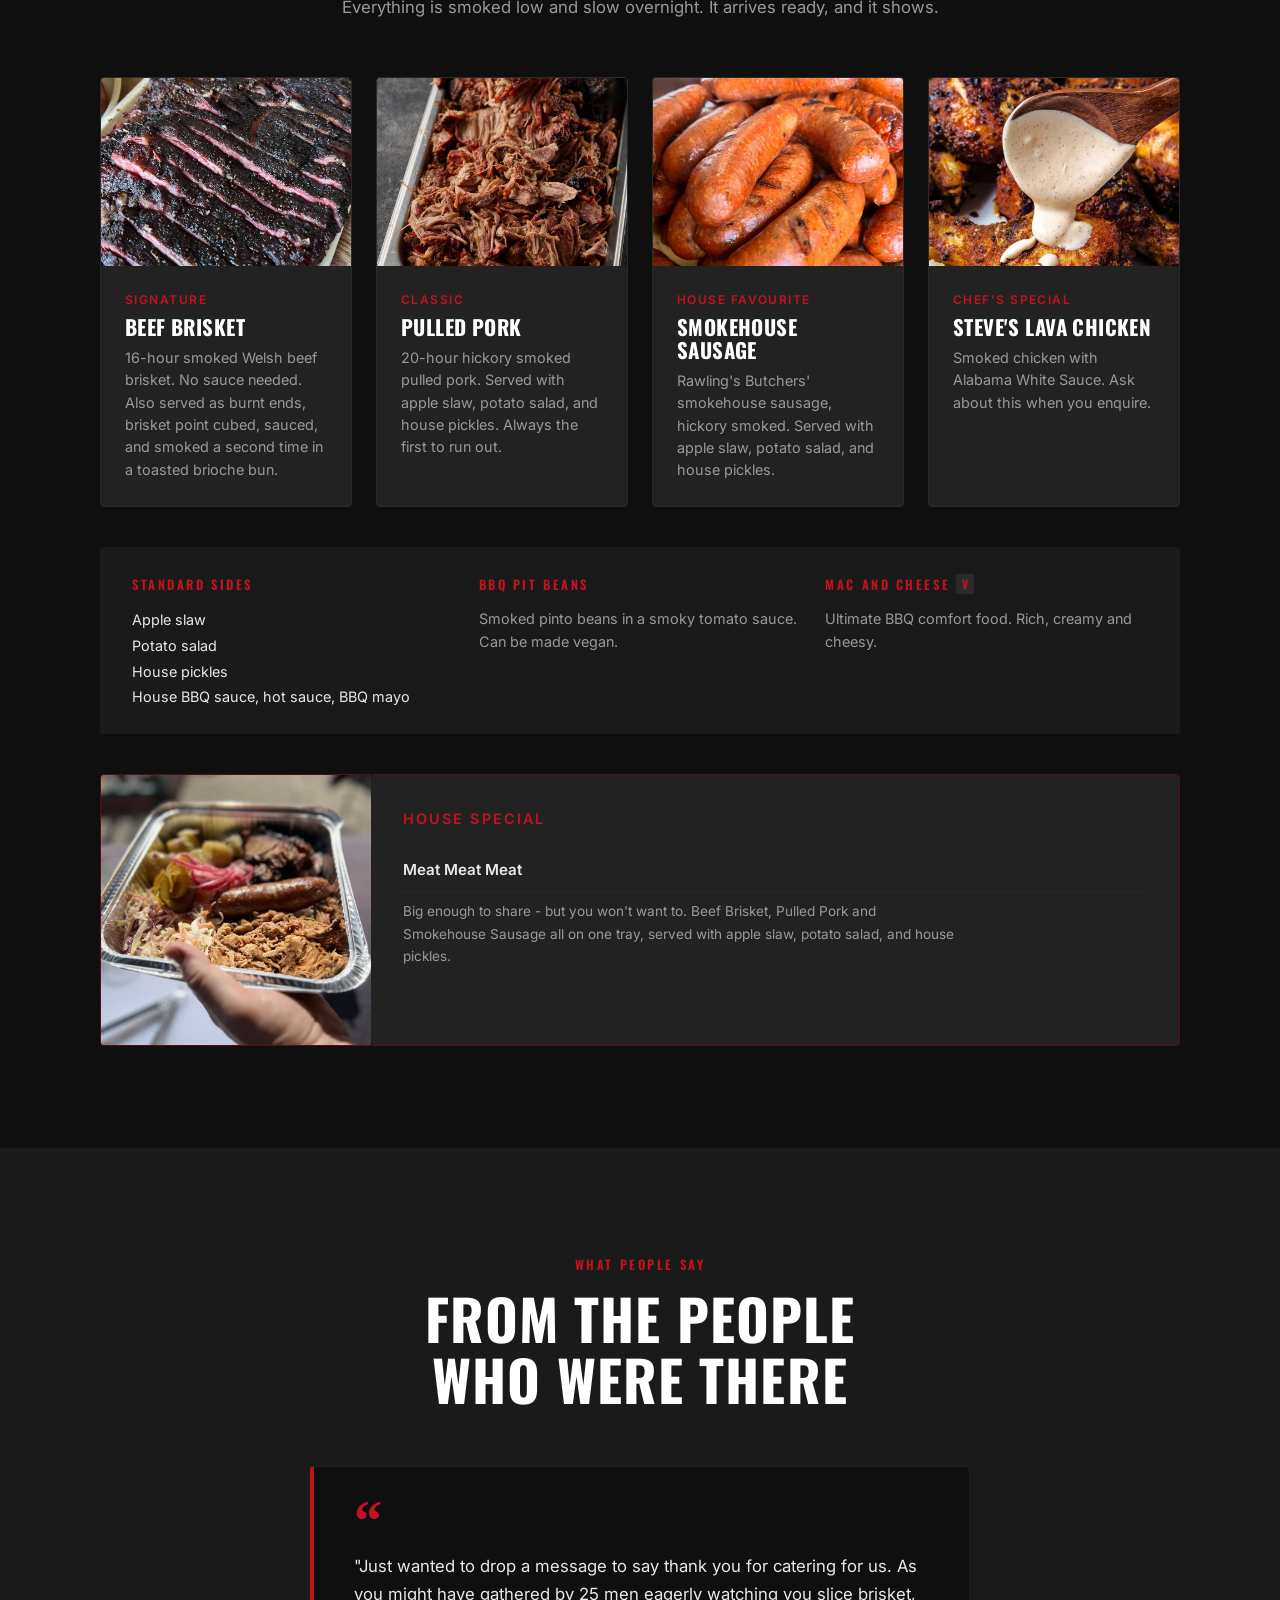
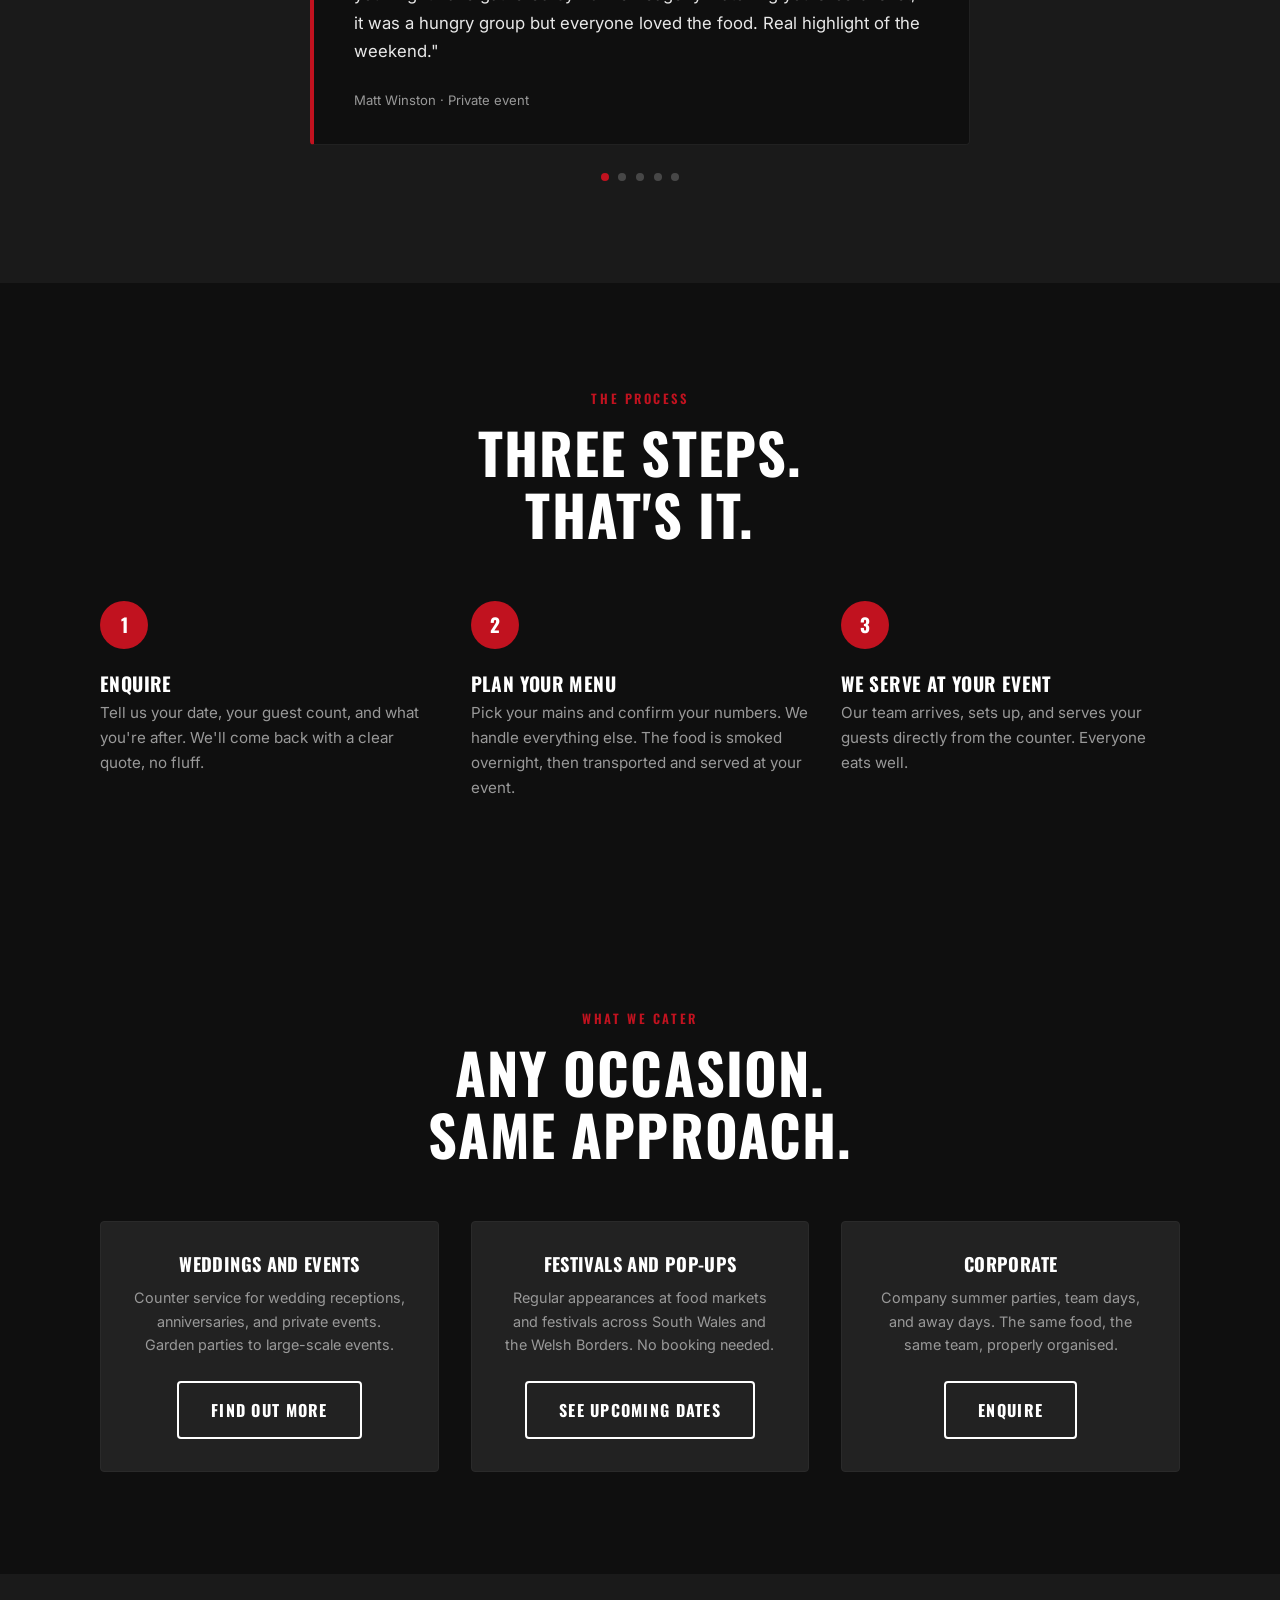
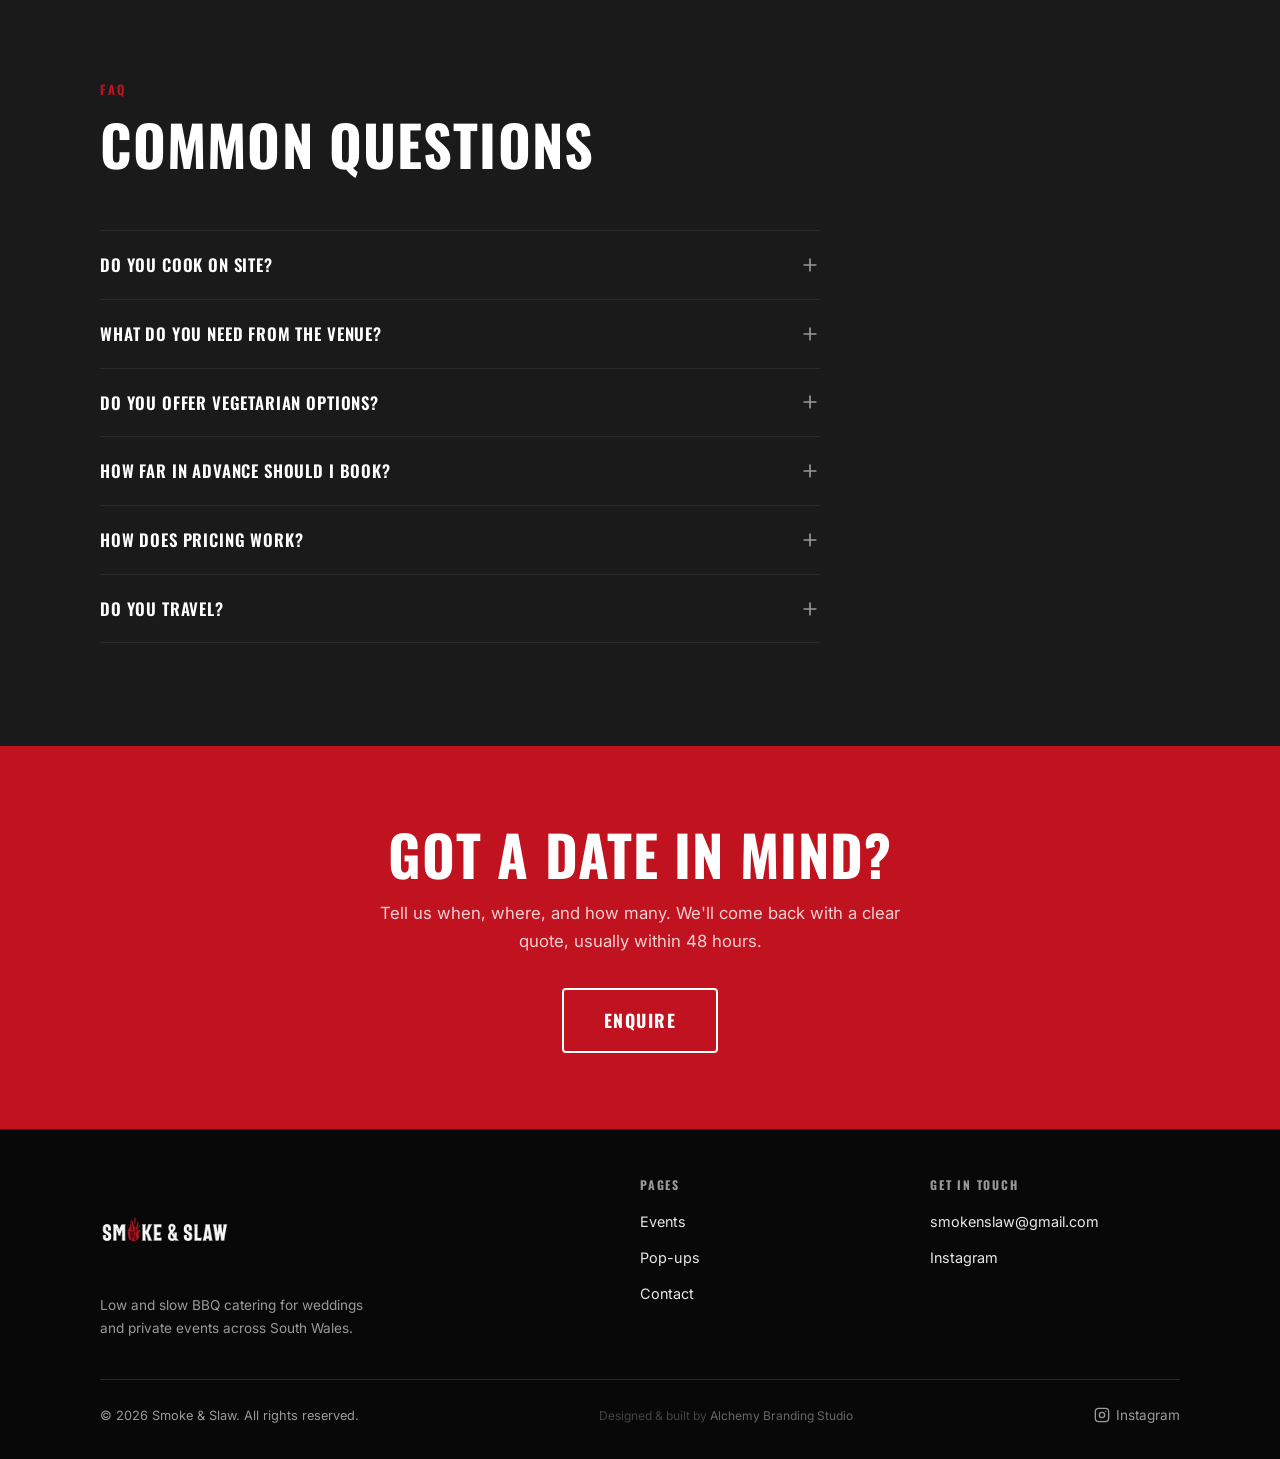
==== commit dc7afc64: "Restore pulled pork photo, new sausage, Meat Meat Meat and Events hero images - Pulled pork card bac" ====
--- a/index.html
+++ b/index.html
@@ -190,7 +190,7 @@
           </article>
 
           <article class="food-card">
-            <img loading="lazy" decoding="async" class="food-card__img" src="images/wedding-pulled-pork.webp" alt="Pulled Pork" />
+            <img loading="lazy" decoding="async" class="food-card__img" src="images/traditional-barbecue-pulled-pork-slow-cooked-pulled-pork-shoulder-juicy-pork-meat-cooked-smoker.webp" alt="Pulled Pork" />
             <div class="food-card__body">
               <p class="food-card__tag">Classic</p>
               <h3 class="food-card__title">Pulled Pork</h3>
@@ -199,7 +199,7 @@
           </article>
 
           <article class="food-card">
-            <img loading="lazy" decoding="async" class="food-card__img" src="assets/Sausages.webp" alt="Smokehouse Sausage" />
+            <img loading="lazy" decoding="async" class="food-card__img" src="images/wedding-sausages.webp" alt="Smokehouse Sausage" />
             <div class="food-card__body">
               <p class="food-card__tag">House favourite</p>
               <h3 class="food-card__title">Smokehouse Sausage</h3>
@@ -236,7 +236,7 @@
 
         <!-- HOUSE SPECIAL -->
         <div class="house-special">
-          <img loading="lazy" decoding="async" src="images/Meat_Meat_Meat.webp" alt="Meat Meat Meat" />
+          <img loading="lazy" decoding="async" src="images/meat-meat-meat-tray.webp" alt="Meat Meat Meat" />
           <div class="menu-section" style="border:none;">
             <p class="menu-section__label" style="color:var(--red);">House special</p>
             <div class="menu-item">
